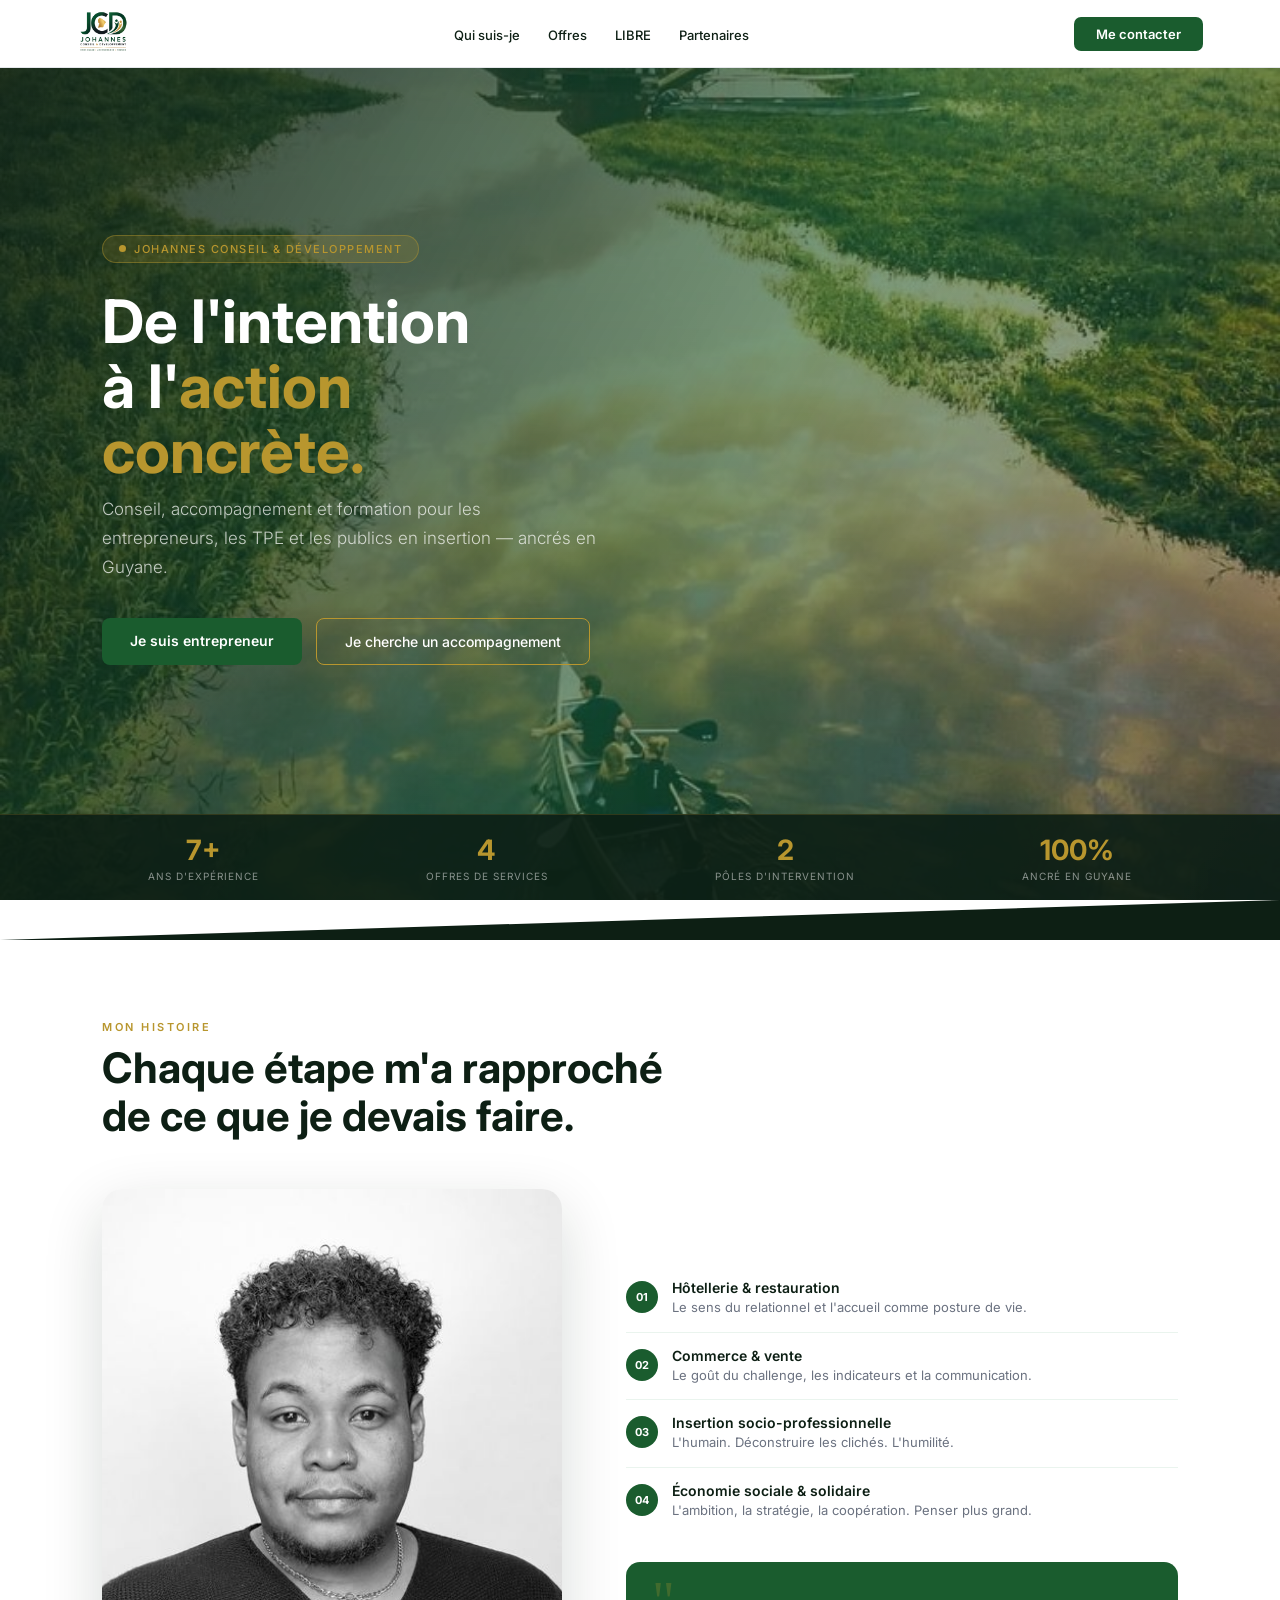
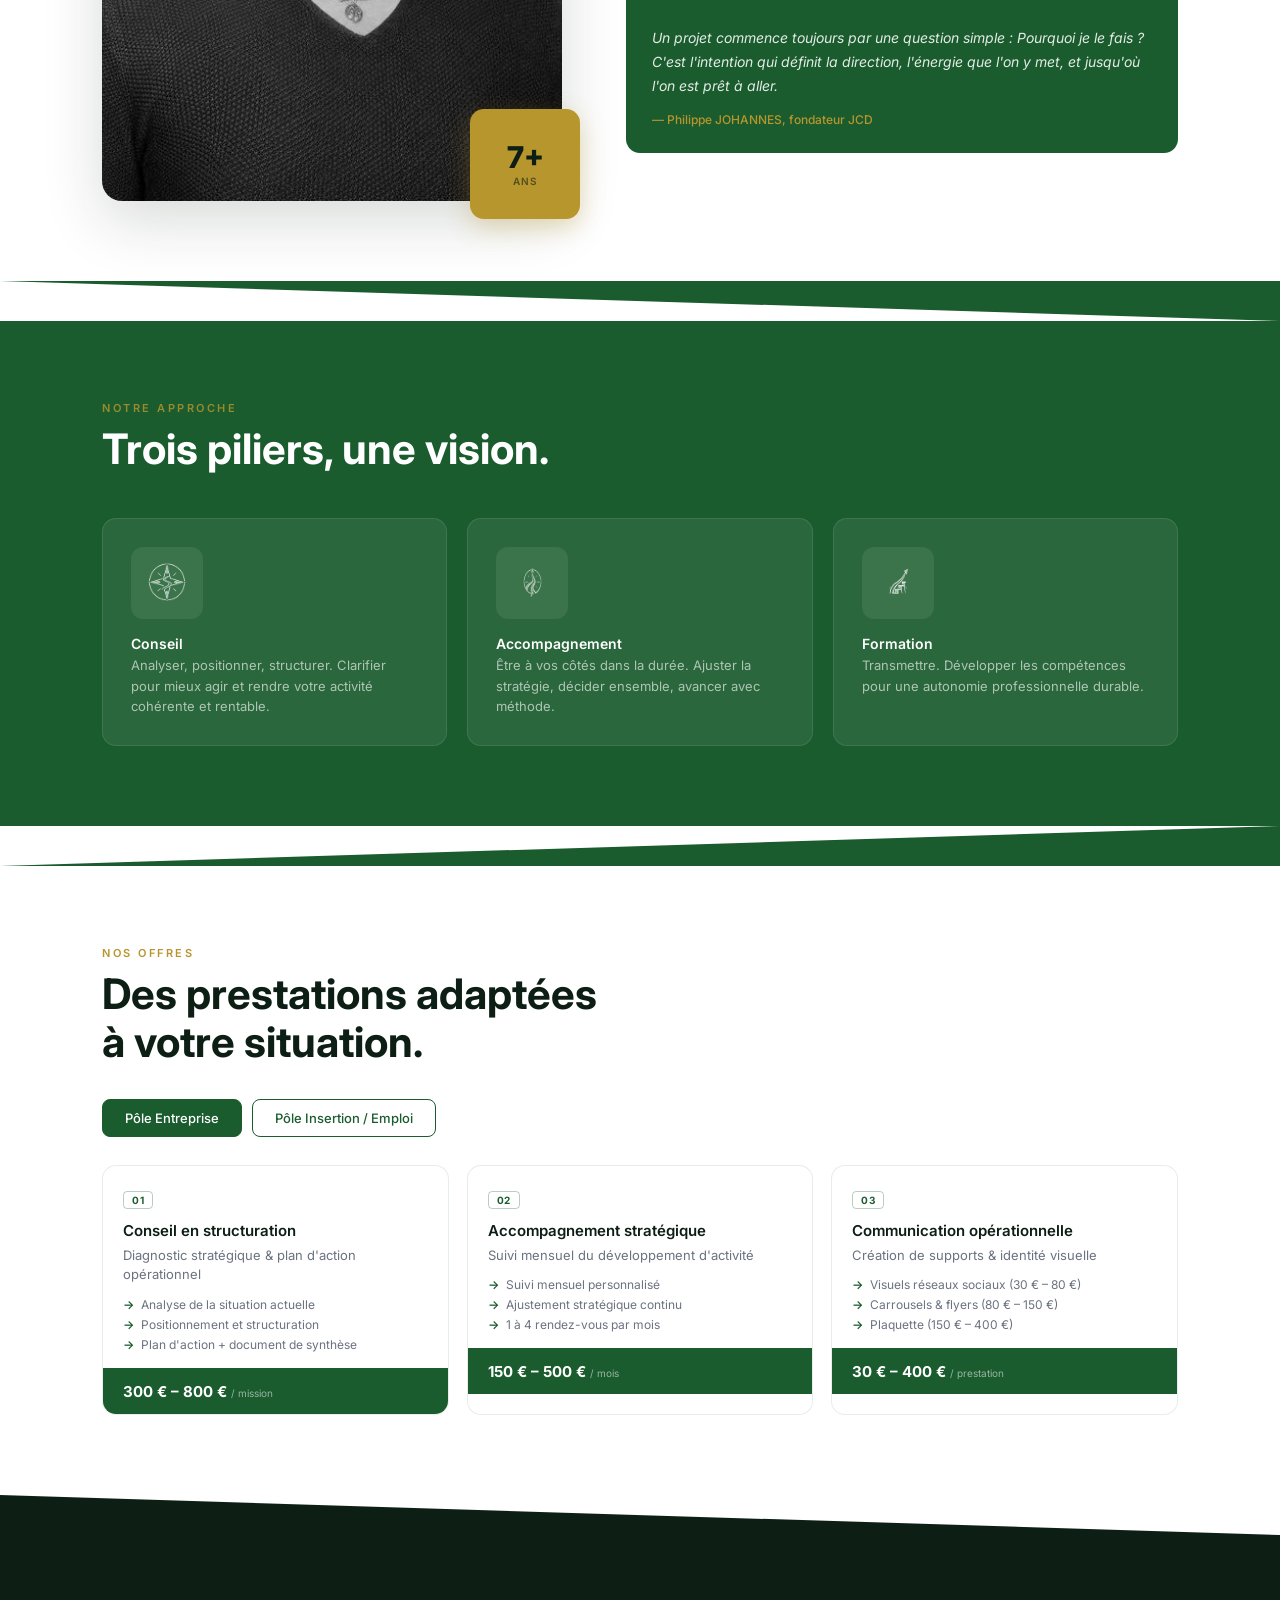
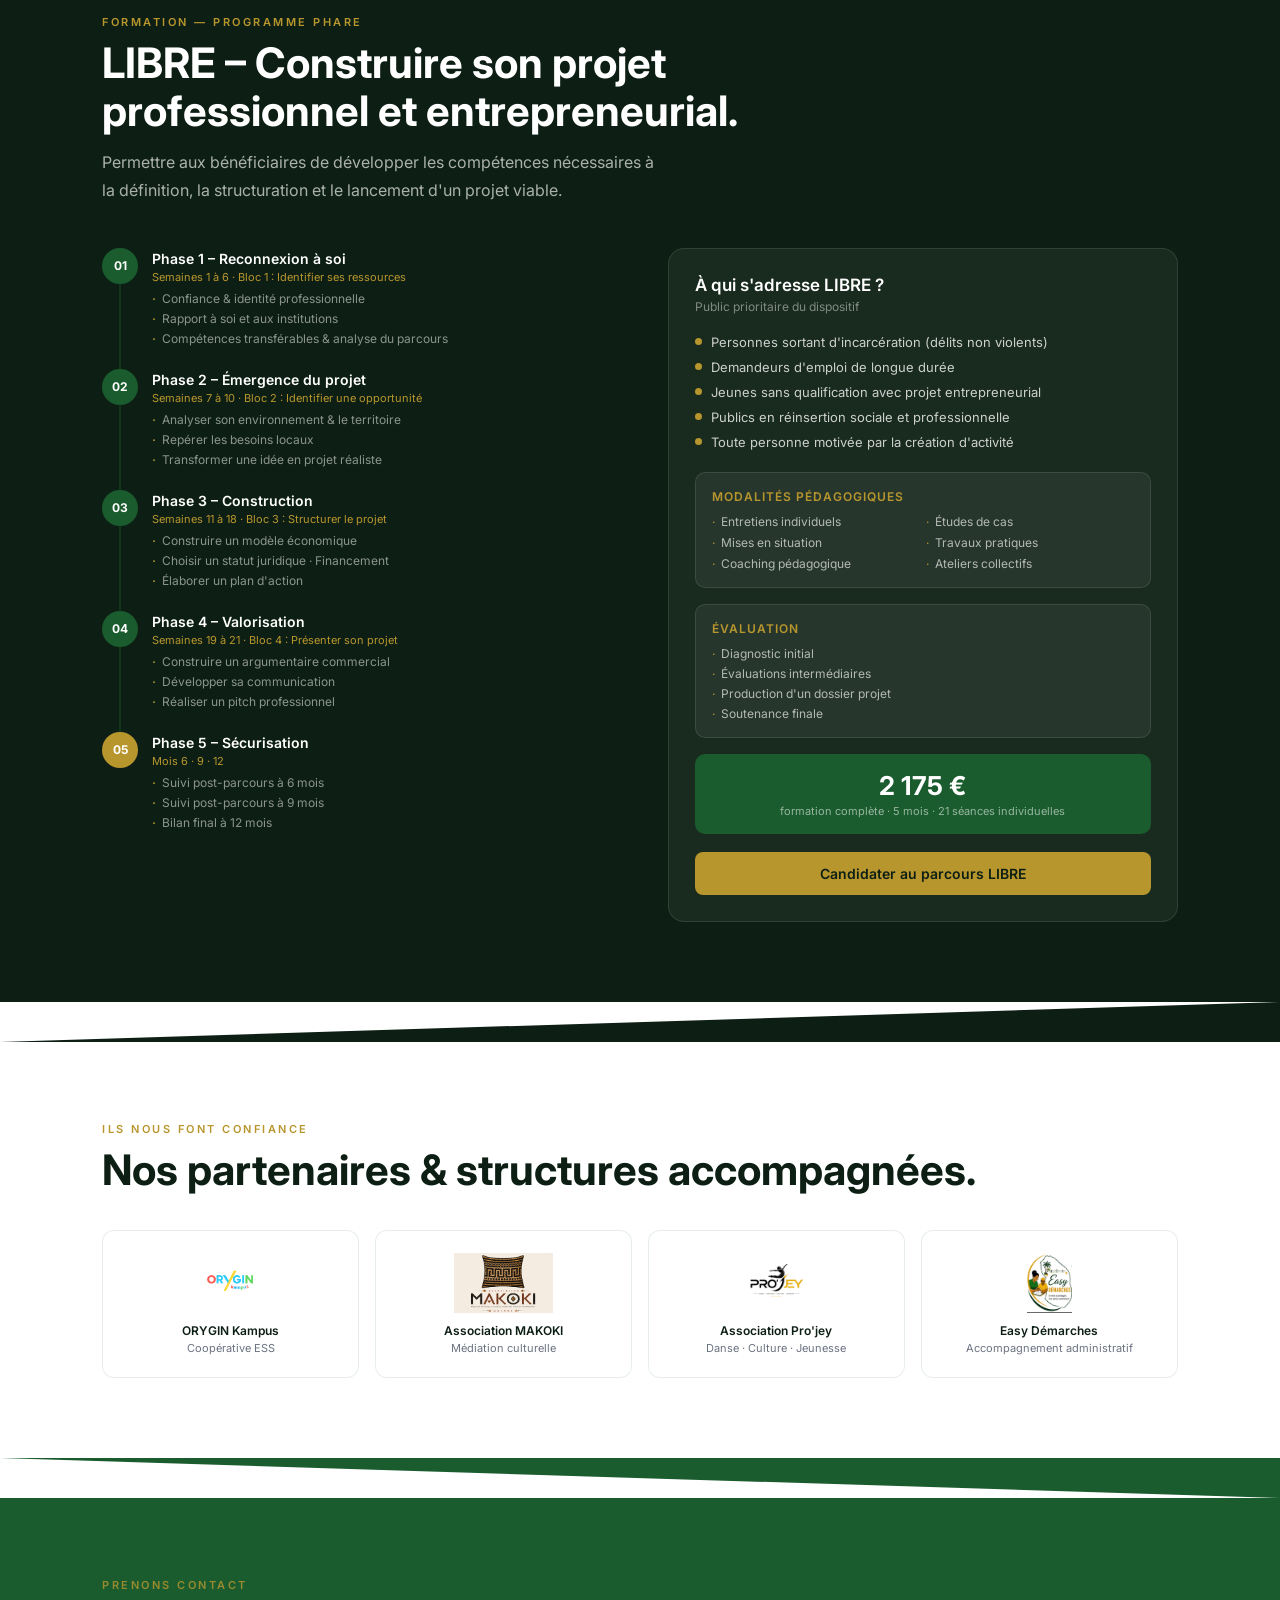
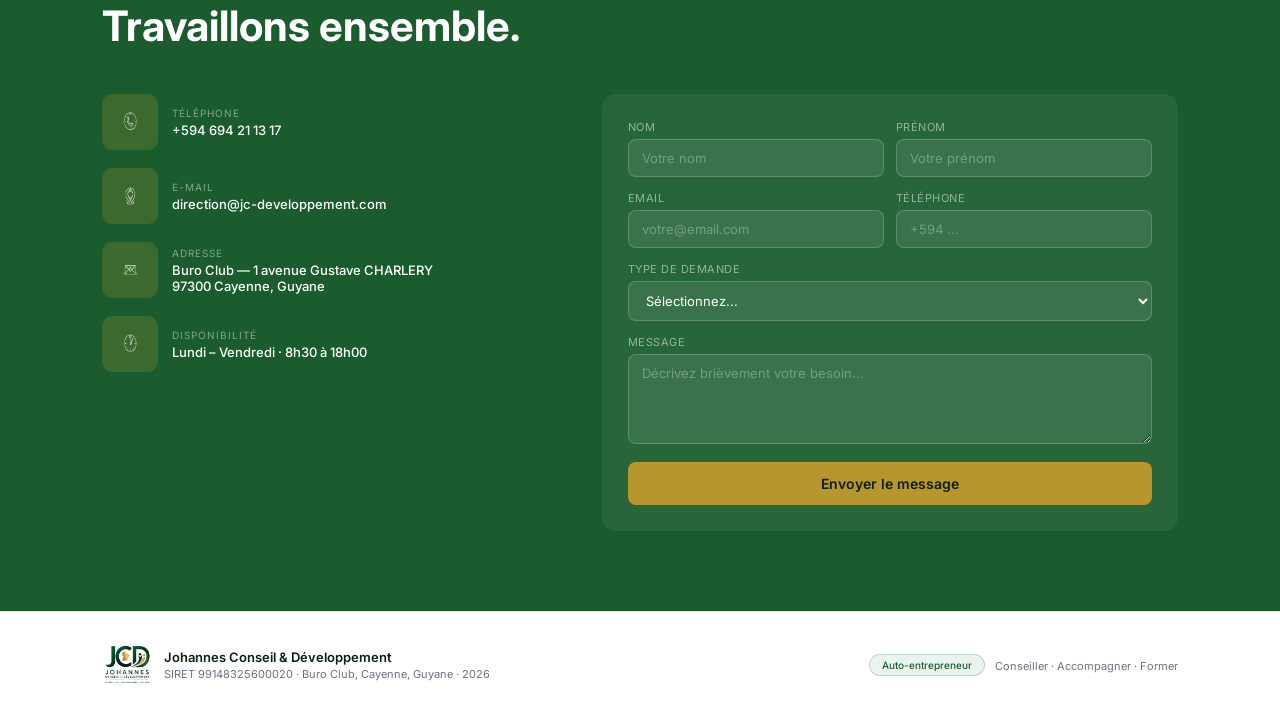
==== index.html @ c23034fc "Initial commit — Site vitrine JCD" ====
<!DOCTYPE html>
<html lang="fr">
<head>
  <meta charset="UTF-8">
  <meta name="viewport" content="width=device-width, initial-scale=1.0">
  <meta name="description" content="Johannes Conseil & Développement — Conseil, accompagnement et formation pour les entrepreneurs, TPE et publics en insertion en Guyane. Programme LIBRE.">
  <meta name="robots" content="index, follow">
  <meta property="og:title" content="Johannes Conseil & Développement — JCD">
  <meta property="og:description" content="Conseil, accompagnement et formation en Guyane. Programme LIBRE — parcours entrepreneurial individualisé.">
  <meta property="og:type" content="website">
  <meta property="og:url" content="https://jc-developpement.com">
  <title>Johannes Conseil & Développement — JCD</title>
  <link rel="stylesheet" href="assets/css/styles.css">
  <link rel="preconnect" href="https://fonts.googleapis.com">
  <link rel="preconnect" href="https://fonts.gstatic.com" crossorigin>
  <link href="https://fonts.googleapis.com/css2?family=Inter:wght@300;400;500;600;700&display=swap" rel="stylesheet">
</head>
<body>

<!-- ── NAVBAR ── -->
<nav class="nav" id="nav">
  <div class="nav-logo">
    <img src="assets/img/logo.png" alt="JCD — Johannes Conseil & Développement">
  </div>
  <ul class="nav-links">
    <li><a href="#about">Qui suis-je</a></li>
    <li><a href="#offres">Offres</a></li>
    <li><a href="#libre">LIBRE</a></li>
    <li><a href="#partenaires">Partenaires</a></li>
  </ul>
  <a href="#contact" class="nav-cta">Me contacter</a>
</nav>

<!-- ── HERO ── -->
<section class="hero" id="top">
  <div class="hero-bg"></div>
  <div class="hero-ov"></div>
  <div class="hero-c">
    <div class="hbadge fi">
      <div class="hdot"></div>
      <span>Johannes Conseil & Développement</span>
    </div>
    <h1 class="htitle fi">De l'intention<br>à l'<em>action concrète.</em></h1>
    <p class="hsub fi">Conseil, accompagnement et formation pour les entrepreneurs, les TPE et les publics en insertion — ancrés en Guyane.</p>
    <div class="hbtns fi">
      <a href="#offres" class="btn-g">Je suis entrepreneur</a>
      <a href="#libre" class="btn-o">Je cherche un accompagnement</a>
    </div>
  </div>
  <div class="hstats">
    <div><div class="sv">7+</div><div class="sl">Ans d'expérience</div></div>
    <div><div class="sv">4</div><div class="sl">Offres de services</div></div>
    <div><div class="sv">2</div><div class="sl">Pôles d'intervention</div></div>
    <div><div class="sv">100%</div><div class="sl">Ancré en Guyane</div></div>
  </div>
</section>

<div class="sep" style="background:var(--white)">
  <svg viewBox="0 0 1440 40" xmlns="http://www.w3.org/2000/svg" preserveAspectRatio="none" height="40">
    <polygon points="0,40 1440,0 1440,40" fill="#0D1F14"/>
  </svg>
</div>

<!-- ── QUI SUIS-JE ── -->
<section class="sec" id="about" style="background:var(--white)">
  <p class="slabel fi">Mon histoire</p>
  <h2 class="stitle fi">Chaque étape m'a rapproché<br>de ce que je devais faire.</h2>
  <div class="ag">
    <div class="aphoto fi">
      <div class="aframe">
        <img src="assets/img/photo-philippe.jpg" alt="Philippe JOHANNES — Fondateur JCD">
      </div>
      <div class="aacc">
        <span class="an">7+</span>
        <span class="al">ans</span>
      </div>
    </div>
    <div>
      <div class="asteps fi">
        <div class="astep">
          <div class="anum">01</div>
          <div><div class="adomain">Hôtellerie & restauration</div><div class="alesson">Le sens du relationnel et l'accueil comme posture de vie.</div></div>
        </div>
        <div class="astep">
          <div class="anum">02</div>
          <div><div class="adomain">Commerce & vente</div><div class="alesson">Le goût du challenge, les indicateurs et la communication.</div></div>
        </div>
        <div class="astep">
          <div class="anum">03</div>
          <div><div class="adomain">Insertion socio-professionnelle</div><div class="alesson">L'humain. Déconstruire les clichés. L'humilité.</div></div>
        </div>
        <div class="astep">
          <div class="anum">04</div>
          <div><div class="adomain">Économie sociale & solidaire</div><div class="alesson">L'ambition, la stratégie, la coopération. Penser plus grand.</div></div>
        </div>
      </div>
      <div class="aquote fi">
        <span class="qmark">"</span>
        <p class="qtxt">Un projet commence toujours par une question simple : Pourquoi je le fais ? C'est l'intention qui définit la direction, l'énergie que l'on y met, et jusqu'où l'on est prêt à aller.</p>
        <p class="qauth">— Philippe JOHANNES, fondateur JCD</p>
      </div>
    </div>
  </div>
</section>

<div class="sep" style="background:var(--green)">
  <svg viewBox="0 0 1440 40" xmlns="http://www.w3.org/2000/svg" preserveAspectRatio="none" height="40">
    <polygon points="0,0 1440,40 0,40" fill="white"/>
  </svg>
</div>

<!-- ── PILIERS ── -->
<section class="sec bg-g" id="piliers">
  <p class="slabel fi" style="color:rgba(184,150,46,0.8)">Notre approche</p>
  <h2 class="stitle w fi">Trois piliers, une vision.</h2>
  <div class="pg">
    <div class="pilier si">
      <div class="picon"><img src="assets/img/icon-conseil.png" alt="Conseil"></div>
      <div class="pname">Conseil</div>
      <div class="pdesc">Analyser, positionner, structurer. Clarifier pour mieux agir et rendre votre activité cohérente et rentable.</div>
    </div>
    <div class="pilier si" style="transition-delay:.1s">
      <div class="picon"><img src="assets/img/icon-accompagnement.png" alt="Accompagnement"></div>
      <div class="pname">Accompagnement</div>
      <div class="pdesc">Être à vos côtés dans la durée. Ajuster la stratégie, décider ensemble, avancer avec méthode.</div>
    </div>
    <div class="pilier si" style="transition-delay:.2s">
      <div class="picon"><img src="assets/img/icon-formation.png" alt="Formation"></div>
      <div class="pname">Formation</div>
      <div class="pdesc">Transmettre. Développer les compétences pour une autonomie professionnelle durable.</div>
    </div>
  </div>
</section>

<div class="sep" style="background:var(--white)">
  <svg viewBox="0 0 1440 40" xmlns="http://www.w3.org/2000/svg" preserveAspectRatio="none" height="40">
    <polygon points="0,40 1440,0 1440,40" fill="var(--green)"/>
  </svg>
</div>

<!-- ── OFFRES ── -->
<section class="sec" id="offres" style="background:var(--white)">
  <p class="slabel fi">Nos offres</p>
  <h2 class="stitle fi">Des prestations adaptées<br>à votre situation.</h2>
  <div class="tabs fi">
    <button class="tab on" onclick="pole('ent',this)">Pôle Entreprise</button>
    <button class="tab" onclick="pole('ins',this)">Pôle Insertion / Emploi</button>
  </div>

  <div class="offres" id="ent">
    <div class="offre si">
      <div class="otop">
        <div class="obadge">01</div>
        <div class="otitle">Conseil en structuration</div>
        <div class="odesc">Diagnostic stratégique & plan d'action opérationnel</div>
        <div class="opts">
          <div class="opt">Analyse de la situation actuelle</div>
          <div class="opt">Positionnement et structuration</div>
          <div class="opt">Plan d'action + document de synthèse</div>
        </div>
      </div>
      <div class="obot"><span class="oprice">300 € – 800 €</span><span class="ounit">/ mission</span></div>
    </div>
    <div class="offre si" style="transition-delay:.1s">
      <div class="otop">
        <div class="obadge">02</div>
        <div class="otitle">Accompagnement stratégique</div>
        <div class="odesc">Suivi mensuel du développement d'activité</div>
        <div class="opts">
          <div class="opt">Suivi mensuel personnalisé</div>
          <div class="opt">Ajustement stratégique continu</div>
          <div class="opt">1 à 4 rendez-vous par mois</div>
        </div>
      </div>
      <div class="obot"><span class="oprice">150 € – 500 €</span><span class="ounit">/ mois</span></div>
    </div>
    <div class="offre si" style="transition-delay:.2s">
      <div class="otop">
        <div class="obadge">03</div>
        <div class="otitle">Communication opérationnelle</div>
        <div class="odesc">Création de supports & identité visuelle</div>
        <div class="opts">
          <div class="opt">Visuels réseaux sociaux (30 € – 80 €)</div>
          <div class="opt">Carrousels & flyers (80 € – 150 €)</div>
          <div class="opt">Plaquette (150 € – 400 €)</div>
        </div>
      </div>
      <div class="obot"><span class="oprice">30 € – 400 €</span><span class="ounit">/ prestation</span></div>
    </div>
  </div>

  <div class="offres" id="ins" style="display:none">
    <div class="offre si">
      <div class="otop">
        <div class="obadge">04</div>
        <div class="otitle">Formation professionnelle</div>
        <div class="odesc">Insertion & développement de compétences</div>
        <div class="opts">
          <div class="opt">Construire son projet professionnel</div>
          <div class="opt">Posture & compétences professionnelles</div>
          <div class="opt">Sessions individuelles ou collectives</div>
        </div>
      </div>
      <div class="obot"><span class="oprice">300 € – 1 500 €</span><span class="ounit">/ jour</span></div>
    </div>
    <div class="offre si" style="transition-delay:.1s;border:2px solid var(--green)">
      <div class="libre-top"><span>Programme phare</span></div>
      <div class="otop">
        <div class="obadge">LIBRE</div>
        <div class="otitle">LIBRE – Construire son projet entrepreneurial</div>
        <div class="odesc">Formation individualisée · 5 mois · Publics en insertion</div>
        <div class="opts">
          <div class="opt">4 blocs de compétences + suivi</div>
          <div class="opt">Entretiens individuels & mises en situation</div>
          <div class="opt">Production d'un dossier + soutenance finale</div>
        </div>
      </div>
      <div class="obot"><span class="oprice">2 175 €</span><span class="ounit">/ parcours complet</span></div>
    </div>
  </div>
</section>

<div class="sep" style="background:var(--dark)">
  <svg viewBox="0 0 1440 40" xmlns="http://www.w3.org/2000/svg" preserveAspectRatio="none" height="40">
    <polygon points="0,0 1440,0 1440,40" fill="white"/>
  </svg>
</div>

<!-- ── LIBRE ── -->
<section class="sec bg-d" id="libre">
  <p class="slabel fi">Formation — Programme phare</p>
  <h2 class="stitle w fi">LIBRE – Construire son projet<br>professionnel et entrepreneurial.</h2>
  <p class="ssub w fi" style="margin-top:6px">Permettre aux bénéficiaires de développer les compétences nécessaires à la définition, la structuration et le lancement d'un projet viable.</p>
  <div class="li">
    <div class="phases fi">
      <div class="phase">
        <div class="pside"><div class="pdot">01</div><div class="pline"></div></div>
        <div class="pbody">
          <div class="pname">Phase 1 – Reconnexion à soi</div>
          <div class="pdur">Semaines 1 à 6 · Bloc 1 : Identifier ses ressources</div>
          <div class="pdesc-items">
            <div class="pdesc-item">Confiance & identité professionnelle</div>
            <div class="pdesc-item">Rapport à soi et aux institutions</div>
            <div class="pdesc-item">Compétences transférables & analyse du parcours</div>
          </div>
        </div>
      </div>
      <div class="phase">
        <div class="pside"><div class="pdot">02</div><div class="pline"></div></div>
        <div class="pbody">
          <div class="pname">Phase 2 – Émergence du projet</div>
          <div class="pdur">Semaines 7 à 10 · Bloc 2 : Identifier une opportunité</div>
          <div class="pdesc-items">
            <div class="pdesc-item">Analyser son environnement & le territoire</div>
            <div class="pdesc-item">Repérer les besoins locaux</div>
            <div class="pdesc-item">Transformer une idée en projet réaliste</div>
          </div>
        </div>
      </div>
      <div class="phase">
        <div class="pside"><div class="pdot">03</div><div class="pline"></div></div>
        <div class="pbody">
          <div class="pname">Phase 3 – Construction</div>
          <div class="pdur">Semaines 11 à 18 · Bloc 3 : Structurer le projet</div>
          <div class="pdesc-items">
            <div class="pdesc-item">Construire un modèle économique</div>
            <div class="pdesc-item">Choisir un statut juridique · Financement</div>
            <div class="pdesc-item">Élaborer un plan d'action</div>
          </div>
        </div>
      </div>
      <div class="phase">
        <div class="pside"><div class="pdot">04</div><div class="pline"></div></div>
        <div class="pbody">
          <div class="pname">Phase 4 – Valorisation</div>
          <div class="pdur">Semaines 19 à 21 · Bloc 4 : Présenter son projet</div>
          <div class="pdesc-items">
            <div class="pdesc-item">Construire un argumentaire commercial</div>
            <div class="pdesc-item">Développer sa communication</div>
            <div class="pdesc-item">Réaliser un pitch professionnel</div>
          </div>
        </div>
      </div>
      <div class="phase">
        <div class="pside"><div class="pdot" style="background:var(--gold)">05</div></div>
        <div class="pbody">
          <div class="pname">Phase 5 – Sécurisation</div>
          <div class="pdur">Mois 6 · 9 · 12</div>
          <div class="pdesc-items">
            <div class="pdesc-item">Suivi post-parcours à 6 mois</div>
            <div class="pdesc-item">Suivi post-parcours à 9 mois</div>
            <div class="pdesc-item">Bilan final à 12 mois</div>
          </div>
        </div>
      </div>
    </div>

    <div class="lbox fi">
      <div class="lbtitle">À qui s'adresse LIBRE ?</div>
      <div class="lbsub">Public prioritaire du dispositif</div>
      <div class="lbtargets">
        <div class="lbt">Personnes sortant d'incarcération (délits non violents)</div>
        <div class="lbt">Demandeurs d'emploi de longue durée</div>
        <div class="lbt">Jeunes sans qualification avec projet entrepreneurial</div>
        <div class="lbt">Publics en réinsertion sociale et professionnelle</div>
        <div class="lbt">Toute personne motivée par la création d'activité</div>
      </div>
      <div class="modal-info">
        <div class="modal-label">Modalités pédagogiques</div>
        <div class="modal-grid">
          <div class="modal-item"><span>·</span> Entretiens individuels</div>
          <div class="modal-item"><span>·</span> Études de cas</div>
          <div class="modal-item"><span>·</span> Mises en situation</div>
          <div class="modal-item"><span>·</span> Travaux pratiques</div>
          <div class="modal-item"><span>·</span> Coaching pédagogique</div>
          <div class="modal-item"><span>·</span> Ateliers collectifs</div>
        </div>
      </div>
      <div class="modal-info">
        <div class="modal-label">Évaluation</div>
        <div style="display:flex;flex-direction:column;gap:5px">
          <div class="modal-item"><span>·</span> Diagnostic initial</div>
          <div class="modal-item"><span>·</span> Évaluations intermédiaires</div>
          <div class="modal-item"><span>·</span> Production d'un dossier projet</div>
          <div class="modal-item"><span>·</span> Soutenance finale</div>
        </div>
      </div>
      <div class="lbprice">
        <div class="lbpv">2 175 €</div>
        <div class="lbpl">formation complète · 5 mois · 21 séances individuelles</div>
      </div>
      <a href="#contact" class="btng">Candidater au parcours LIBRE</a>
    </div>
  </div>
</section>

<div class="sep" style="background:var(--white)">
  <svg viewBox="0 0 1440 40" xmlns="http://www.w3.org/2000/svg" preserveAspectRatio="none" height="40">
    <polygon points="0,40 1440,0 1440,40" fill="var(--dark)"/>
  </svg>
</div>

<!-- ── PARTENAIRES ── -->
<section class="sec" id="partenaires" style="background:var(--white)">
  <p class="slabel fi">Ils nous font confiance</p>
  <h2 class="stitle fi">Nos partenaires & structures accompagnées.</h2>
  <div class="partners">
    <div class="partner fi">
      <div class="plogo-img"><img src="assets/img/logo-orygin.png" alt="ORYGIN Kampus"></div>
      <div class="pname2">ORYGIN Kampus</div>
      <div class="ptype">Coopérative ESS</div>
    </div>
    <div class="partner fi" style="transition-delay:.1s">
      <div class="plogo-img"><img src="assets/img/logo-makoki.png" alt="Association MAKOKI"></div>
      <div class="pname2">Association MAKOKI</div>
      <div class="ptype">Médiation culturelle</div>
    </div>
    <div class="partner fi" style="transition-delay:.2s">
      <div class="plogo-img"><img src="assets/img/logo-projey.png" alt="Association Pro'jey"></div>
      <div class="pname2">Association Pro'jey</div>
      <div class="ptype">Danse · Culture · Jeunesse</div>
    </div>
    <div class="partner fi" style="transition-delay:.3s">
      <div class="plogo-img"><img src="assets/img/logo-easy.png" alt="Easy Démarches"></div>
      <div class="pname2">Easy Démarches</div>
      <div class="ptype">Accompagnement administratif</div>
    </div>
  </div>
</section>

<div class="sep" style="background:var(--green)">
  <svg viewBox="0 0 1440 40" xmlns="http://www.w3.org/2000/svg" preserveAspectRatio="none" height="40">
    <polygon points="0,0 1440,40 0,40" fill="white"/>
  </svg>
</div>

<!-- ── CONTACT ── -->
<section class="sec bg-g" id="contact">
  <p class="slabel fi" style="color:rgba(184,150,46,0.8)">Prenons contact</p>
  <h2 class="stitle w fi">Travaillons ensemble.</h2>
  <div class="cg">
    <div class="citems fi">
      <div class="citem">
        <div class="cicon"><img src="assets/img/icon-telephone.png" alt="Téléphone"></div>
        <div><div class="clabel">Téléphone</div><div class="cval">+594 694 21 13 17</div></div>
      </div>
      <div class="citem">
        <div class="cicon"><img src="assets/img/icon-email.png" alt="E-mail"></div>
        <div><div class="clabel">E-mail</div><div class="cval">direction@jc-developpement.com</div></div>
      </div>
      <div class="citem">
        <div class="cicon"><img src="assets/img/icon-adresse.png" alt="Adresse"></div>
        <div><div class="clabel">Adresse</div><div class="cval">Buro Club — 1 avenue Gustave CHARLERY<br>97300 Cayenne, Guyane</div></div>
      </div>
      <div class="citem">
        <div class="cicon"><img src="assets/img/icon-horaires.png" alt="Horaires"></div>
        <div><div class="clabel">Disponibilité</div><div class="cval">Lundi – Vendredi · 8h30 à 18h00</div></div>
      </div>
    </div>

    <div class="cform fi">
      <form id="contact-form" action="https://formspree.io/f/mkolnwee" method="POST" novalidate>
        <div class="frow2">
          <div class="frow">
            <label for="nom">Nom</label>
            <input type="text" id="nom" name="nom" placeholder="Votre nom" required>
          </div>
          <div class="frow">
            <label for="prenom">Prénom</label>
            <input type="text" id="prenom" name="prenom" placeholder="Votre prénom" required>
          </div>
        </div>
        <div class="frow2">
          <div class="frow">
            <label for="email">Email</label>
            <input type="email" id="email" name="email" placeholder="votre@email.com" required>
          </div>
          <div class="frow">
            <label for="telephone">Téléphone</label>
            <input type="tel" id="telephone" name="telephone" placeholder="+594 ...">
          </div>
        </div>
        <div class="frow">
          <label for="demande">Type de demande</label>
          <select id="demande" name="demande">
            <option value="">Sélectionnez...</option>
            <option value="Conseil en structuration">Conseil en structuration d'activité</option>
            <option value="Accompagnement stratégique">Accompagnement stratégique mensuel</option>
            <option value="Communication opérationnelle">Communication opérationnelle</option>
            <option value="Formation professionnelle">Formation professionnelle</option>
            <option value="Parcours LIBRE">Parcours LIBRE</option>
            <option value="Autre">Autre demande</option>
          </select>
        </div>
        <div class="frow">
          <label for="message">Message</label>
          <textarea id="message" name="message" placeholder="Décrivez brièvement votre besoin..." required></textarea>
        </div>
        <!-- Honeypot anti-spam Formspree -->
        <input type="text" name="_gotcha" style="display:none">
        <button type="submit" class="btng">Envoyer le message</button>
        <div id="form-success" class="form-success"></div>
      </form>
    </div>
  </div>
</section>

<!-- ── FOOTER ── -->
<footer>
  <div class="fbrand">
    <img src="assets/img/logo.png" alt="JCD">
    <div>
      <div class="fname">Johannes Conseil & Développement</div>
      <div class="fmeta">SIRET 99148325600020 · Buro Club, Cayenne, Guyane · 2026</div>
    </div>
  </div>
  <div style="display:flex;gap:10px;align-items:center">
    <span class="fbadge">Auto-entrepreneur</span>
    <span class="fmeta">Conseiller · Accompagner · Former</span>
  </div>
</footer>

<script src="assets/js/main.js"></script>
</body>
</html>
---- assets/css/styles.css ----
/* ============================================
   JCD — Johannes Conseil & Développement
   styles.css — Feuille de styles principale
   ============================================ */

@import url('https://fonts.googleapis.com/css2?family=Inter:wght@300;400;500;600;700&display=swap');

/* ── Variables ── */
:root {
  --green:      #1A5C2E;
  --green-mid:  #2E7D46;
  --green-pale: #EAF4EE;
  --gold:       #B8962E;
  --white:      #ffffff;
  --dark:       #0D1F14;
  --gray:       #6B7280;
  --border:     #E5E7EB;
}

/* ── Reset ── */
*, *::before, *::after { margin: 0; padding: 0; box-sizing: border-box; }
html { scroll-behavior: smooth; }
body { font-family: 'Inter', sans-serif; color: var(--dark); overflow-x: hidden; }

/* ── Navbar ── */
.nav {
  position: fixed; top: 0; left: 0; right: 0; z-index: 1000;
  background: var(--white);
  border-bottom: 1px solid var(--border);
  padding: 0 6%; height: 68px;
  display: flex; align-items: center; justify-content: space-between;
  transform: translateY(-100%);
  transition: transform 0.3s ease;
}
.nav.show { transform: translateY(0); }
.nav-logo img { height: 52px; width: auto; }
.nav-links { display: flex; gap: 28px; list-style: none; }
.nav-links a { color: var(--dark); text-decoration: none; font-size: 13px; font-weight: 500; transition: color 0.2s; }
.nav-links a:hover { color: var(--green); }
.nav-cta { background: var(--green); color: var(--white); padding: 9px 22px; border-radius: 7px; font-size: 13px; font-weight: 600; text-decoration: none; transition: background 0.2s; }
.nav-cta:hover { background: var(--green-mid); }

/* ── Hero ── */
.hero { height: 100vh; min-height: 600px; position: relative; overflow: hidden; display: flex; align-items: center; }
.hero-bg {
  position: absolute; inset: 0;
  background-image: url('../img/hero-bg.jpg');
  background-size: cover; background-position: center;
  animation: zoom 9s ease-out forwards;
}
@keyframes zoom { from { transform: scale(1.1); } to { transform: scale(1); } }
.hero-ov {
  position: absolute; inset: 0;
  background: linear-gradient(120deg, rgba(13,31,20,0.87) 0%, rgba(26,92,46,0.58) 55%, rgba(13,31,20,0.35) 100%);
}
.hero-c { position: relative; z-index: 2; padding: 0 8%; max-width: 720px; }
.hbadge {
  display: inline-flex; align-items: center; gap: 8px;
  background: rgba(184,150,46,0.18); border: 1px solid rgba(184,150,46,0.42);
  border-radius: 40px; padding: 6px 16px; margin-bottom: 26px;
}
.hdot { width: 7px; height: 7px; border-radius: 50%; background: var(--gold); animation: pulse 2s ease-in-out infinite; }
@keyframes pulse { 0%, 100% { opacity: 1; } 50% { opacity: 0.35; } }
.hbadge span { font-size: 11px; font-weight: 500; color: var(--gold); letter-spacing: 1.5px; text-transform: uppercase; }
.htitle { font-size: clamp(38px, 5.5vw, 60px); font-weight: 700; color: var(--white); line-height: 1.08; margin-bottom: 12px; }
.htitle em { color: var(--gold); font-style: normal; }
.hsub { font-size: 17px; color: rgba(255,255,255,0.72); font-weight: 300; line-height: 1.7; margin-bottom: 36px; max-width: 500px; }
.hbtns { display: flex; gap: 14px; flex-wrap: wrap; }
.btn-g { background: var(--green); color: var(--white); padding: 14px 28px; border-radius: 8px; font-size: 14px; font-weight: 600; text-decoration: none; border: none; cursor: pointer; display: inline-block; transition: background 0.2s; }
.btn-g:hover { background: var(--green-mid); }
.btn-o { background: transparent; color: var(--white); padding: 14px 28px; border-radius: 8px; font-size: 14px; font-weight: 500; text-decoration: none; border: 1.5px solid var(--gold); display: inline-block; transition: background 0.2s; }
.btn-o:hover { background: rgba(184,150,46,0.14); }
.hstats {
  position: absolute; bottom: 0; left: 0; right: 0; z-index: 2;
  background: rgba(13,31,20,0.9);
  display: flex; justify-content: space-around; padding: 18px 5%;
  border-top: 1px solid rgba(184,150,46,0.2);
}
.sv { font-size: 28px; font-weight: 700; color: var(--gold); text-align: center; }
.sl { font-size: 10px; color: rgba(255,255,255,0.5); text-transform: uppercase; letter-spacing: 1px; text-align: center; margin-top: 3px; }

/* ── Separators ── */
.sep { overflow: hidden; line-height: 0; display: block; }
.sep svg { display: block; width: 100%; }

/* ── Section base ── */
.sec { padding: 80px 8%; }
.slabel { font-size: 11px; font-weight: 600; color: var(--gold); text-transform: uppercase; letter-spacing: 2.5px; margin-bottom: 10px; }
.stitle { font-size: clamp(28px, 3.5vw, 42px); font-weight: 700; color: var(--dark); line-height: 1.15; margin-bottom: 14px; }
.stitle.w { color: var(--white); }
.ssub { font-size: 16px; color: var(--gray); line-height: 1.7; max-width: 560px; }
.ssub.w { color: rgba(255,255,255,0.65); }

/* ── About ── */
.ag { display: grid; grid-template-columns: 1fr 1.2fr; gap: 64px; align-items: center; margin-top: 48px; }
.aphoto { position: relative; }
.aframe { border-radius: 20px; overflow: hidden; aspect-ratio: 3/4; box-shadow: 0 20px 60px rgba(13,31,20,0.16); }
.aframe img { width: 100%; height: 100%; object-fit: cover; object-position: top; }
.aacc { position: absolute; bottom: -18px; right: -18px; width: 110px; height: 110px; background: var(--gold); border-radius: 14px; display: flex; flex-direction: column; align-items: center; justify-content: center; box-shadow: 0 8px 24px rgba(184,150,46,0.32); }
.an { font-size: 30px; font-weight: 800; color: var(--dark); line-height: 1; }
.al { font-size: 10px; font-weight: 600; color: rgba(13,31,20,0.6); text-transform: uppercase; letter-spacing: 1px; margin-top: 3px; }
.asteps { margin: 28px 0; }
.astep { display: flex; gap: 14px; padding: 14px 0; border-bottom: 1px solid var(--green-pale); }
.astep:last-child { border: none; }
.anum { width: 32px; height: 32px; border-radius: 50%; background: var(--green); color: var(--white); display: flex; align-items: center; justify-content: center; font-size: 11px; font-weight: 700; flex-shrink: 0; margin-top: 2px; }
.adomain { font-size: 14px; font-weight: 600; color: var(--dark); margin-bottom: 2px; }
.alesson { font-size: 13px; color: var(--gray); line-height: 1.5; }
.aquote { background: var(--green); border-radius: 14px; padding: 26px; margin-top: 24px; }
.qmark { font-size: 56px; color: rgba(184,150,46,0.25); font-family: Georgia, serif; line-height: 0.5; margin-bottom: 10px; display: block; }
.qtxt { font-size: 14px; font-style: italic; color: rgba(255,255,255,0.88); line-height: 1.7; }
.qauth { font-size: 12px; color: var(--gold); margin-top: 14px; font-weight: 500; }

/* ── Backgrounds ── */
.bg-g { background: var(--green); }
.bg-d { background: var(--dark); }

/* ── Piliers ── */
.pg { display: grid; grid-template-columns: repeat(3, 1fr); gap: 20px; margin-top: 44px; }
.pilier { background: rgba(255,255,255,0.07); border: 1px solid rgba(255,255,255,0.1); border-radius: 14px; padding: 28px; transition: background 0.2s; }
.pilier:hover { background: rgba(255,255,255,0.12); }
.picon { width: 72px; height: 72px; border-radius: 12px; background: rgba(255,255,255,0.08); display: flex; align-items: center; justify-content: center; margin-bottom: 16px; padding: 13px; }
.picon img { width: 100%; height: 100%; object-fit: contain; filter: brightness(0) invert(1); }
.pname { font-size: 17px; font-weight: 600; color: var(--white); margin-bottom: 8px; }
.pdesc { font-size: 13px; color: rgba(255,255,255,0.62); line-height: 1.6; }

/* ── Offres ── */
.tabs { display: flex; gap: 10px; margin: 32px 0 28px; }
.tab { padding: 10px 22px; border-radius: 8px; font-size: 13px; font-weight: 500; cursor: pointer; border: 1.5px solid var(--green); background: transparent; color: var(--green); font-family: 'Inter', sans-serif; transition: all 0.2s; }
.tab.on { background: var(--green); color: var(--white); }
.offres { display: grid; grid-template-columns: repeat(auto-fit, minmax(230px, 1fr)); gap: 18px; }
.offre { background: var(--white); border: 1px solid rgba(26,92,46,0.1); border-radius: 14px; overflow: hidden; transition: transform 0.2s; }
.offre:hover { transform: translateY(-4px); }
.otop { padding: 22px 20px 16px; }
.obadge { display: inline-block; font-size: 10px; font-weight: 700; color: var(--green); border: 1px solid rgba(26,92,46,0.3); border-radius: 4px; padding: 2px 8px; margin-bottom: 12px; letter-spacing: 0.5px; }
.otitle { font-size: 15px; font-weight: 600; color: var(--dark); margin-bottom: 6px; }
.odesc { font-size: 13px; color: var(--gray); line-height: 1.5; margin-bottom: 12px; }
.opts { display: flex; flex-direction: column; gap: 5px; }
.opt { font-size: 12px; color: var(--gray); display: flex; gap: 7px; }
.opt::before { content: "→"; color: var(--green); font-weight: 600; flex-shrink: 0; }
.obot { background: var(--green); padding: 13px 20px; }
.oprice { font-size: 15px; font-weight: 700; color: var(--white); }
.ounit { font-size: 10px; color: rgba(255,255,255,0.55); margin-left: 4px; }
.libre-top { background: var(--green-pale); padding: 5px 12px; text-align: center; border-bottom: 2px solid var(--green); }
.libre-top span { font-size: 10px; font-weight: 700; color: var(--green); letter-spacing: 1px; text-transform: uppercase; }

/* ── LIBRE ── */
.li { display: grid; grid-template-columns: 1fr 1fr; gap: 56px; align-items: start; margin-top: 44px; }
.phases { display: flex; flex-direction: column; }
.phase { display: flex; }
.pside { display: flex; flex-direction: column; align-items: center; margin-right: 14px; }
.pdot { width: 36px; height: 36px; border-radius: 50%; background: var(--green); display: flex; align-items: center; justify-content: center; font-size: 12px; font-weight: 700; color: var(--white); flex-shrink: 0; }
.pline { width: 2px; background: rgba(26,92,46,0.35); flex: 1; min-height: 20px; }
.phase:last-child .pline { display: none; }
.pbody { padding: 2px 0 22px; }
.pname { font-size: 14px; font-weight: 600; color: var(--white); margin-bottom: 3px; }
.pdur { font-size: 11px; color: var(--gold); margin-bottom: 6px; }
.pdesc-items { display: flex; flex-direction: column; gap: 3px; }
.pdesc-item { font-size: 12px; color: rgba(255,255,255,0.52); display: flex; gap: 6px; align-items: center; }
.pdesc-item::before { content: "·"; color: var(--gold); font-size: 14px; flex-shrink: 0; }
.lbox { background: rgba(255,255,255,0.05); border: 1px solid rgba(255,255,255,0.1); border-radius: 16px; padding: 26px; }
.lbtitle { font-size: 17px; font-weight: 600; color: var(--white); margin-bottom: 4px; }
.lbsub { font-size: 12px; color: rgba(255,255,255,0.45); margin-bottom: 20px; }
.lbtargets { display: flex; flex-direction: column; gap: 9px; margin-bottom: 22px; }
.lbt { display: flex; align-items: center; gap: 9px; font-size: 13px; color: rgba(255,255,255,0.78); }
.lbt::before { content: ""; width: 7px; height: 7px; border-radius: 50%; background: var(--gold); flex-shrink: 0; }
.lbprice { background: var(--green); border-radius: 10px; padding: 16px; text-align: center; margin-bottom: 18px; }
.lbpv { font-size: 26px; font-weight: 700; color: var(--white); }
.lbpl { font-size: 11px; color: rgba(255,255,255,0.55); margin-top: 3px; }
.btng { background: var(--gold); color: var(--dark); padding: 13px 20px; border-radius: 8px; font-size: 14px; font-weight: 600; text-decoration: none; display: block; text-align: center; border: none; cursor: pointer; width: 100%; font-family: 'Inter', sans-serif; transition: opacity 0.2s; }
.btng:hover { opacity: 0.9; }
.modal-info { background: rgba(255,255,255,0.06); border: 1px solid rgba(255,255,255,0.1); border-radius: 10px; padding: 16px; margin-bottom: 16px; }
.modal-label { font-size: 12px; font-weight: 600; color: var(--gold); margin-bottom: 10px; text-transform: uppercase; letter-spacing: 1px; }
.modal-grid { display: grid; grid-template-columns: 1fr 1fr; gap: 6px; }
.modal-item { font-size: 12px; color: rgba(255,255,255,0.65); display: flex; gap: 6px; align-items: center; }
.modal-item span { color: var(--gold); }

/* ── Partenaires ── */
.partners { display: grid; grid-template-columns: repeat(4, 1fr); gap: 16px; margin-top: 36px; }
.partner { background: var(--white); border: 1px solid rgba(26,92,46,0.1); border-radius: 12px; padding: 22px; text-align: center; transition: border-color 0.2s; }
.partner:hover { border-color: var(--green); }
.plogo-img { height: 60px; display: flex; align-items: center; justify-content: center; margin: 0 auto 10px; }
.plogo-img img { max-height: 60px; max-width: 120px; width: auto; object-fit: contain; }
.plogo { width: 54px; height: 54px; border-radius: 12px; background: var(--green-pale); display: flex; align-items: center; justify-content: center; margin: 0 auto 10px; font-size: 14px; font-weight: 700; color: var(--green); }
.pname2 { font-size: 12px; font-weight: 600; color: var(--dark); margin-bottom: 3px; }
.ptype { font-size: 11px; color: var(--gray); }
.psoon { font-size: 10px; color: var(--gold); margin-top: 4px; font-style: italic; }

/* ── Contact ── */
.cg { display: grid; grid-template-columns: 1fr 1.3fr; gap: 56px; align-items: start; margin-top: 44px; }
.citems { display: flex; flex-direction: column; gap: 18px; }
.citem { display: flex; gap: 14px; align-items: center; }
.cicon { width: 56px; height: 56px; border-radius: 10px; background: rgba(184,150,46,0.22); display: flex; align-items: center; justify-content: center; flex-shrink: 0; padding: 12px; }
.cicon img { width: 100%; height: 100%; object-fit: contain; filter: brightness(0) invert(1); }
.clabel { font-size: 10px; text-transform: uppercase; letter-spacing: 1px; color: rgba(255,255,255,0.45); margin-bottom: 3px; }
.cval { font-size: 13px; color: var(--white); font-weight: 500; }
.cform { background: rgba(255,255,255,0.06); border-radius: 14px; padding: 26px; }
.frow { margin-bottom: 14px; }
.frow label { display: block; font-size: 11px; color: rgba(255,255,255,0.5); margin-bottom: 5px; text-transform: uppercase; letter-spacing: 0.5px; }
.frow input, .frow select, .frow textarea {
  width: 100%; background: rgba(255,255,255,0.09); border: 1px solid rgba(255,255,255,0.18);
  border-radius: 8px; padding: 10px 13px; font-size: 13px; color: var(--white);
  outline: none; font-family: 'Inter', sans-serif; transition: border-color 0.2s;
}
.frow input::placeholder, .frow textarea::placeholder { color: rgba(255,255,255,0.3); }
.frow input:focus, .frow textarea:focus { border-color: var(--gold); }
.frow select option { color: var(--dark); background: var(--white); }
.frow textarea { resize: vertical; min-height: 90px; }
.frow2 { display: grid; grid-template-columns: 1fr 1fr; gap: 12px; }
.form-success { display: none; background: rgba(39,174,96,0.15); border: 1px solid rgba(39,174,96,0.4); border-radius: 8px; padding: 14px; text-align: center; color: #6EE7B7; font-size: 14px; margin-top: 14px; }
.form-success.show { display: block; }

/* ── Footer ── */
footer { background: var(--white); border-top: 1px solid var(--border); padding: 28px 8%; display: flex; align-items: center; justify-content: space-between; flex-wrap: wrap; gap: 14px; }
.fbrand { display: flex; align-items: center; gap: 12px; }
.fbrand img { height: 50px; width: auto; }
.fname { font-size: 13px; font-weight: 600; color: var(--dark); }
.fmeta { font-size: 11px; color: var(--gray); margin-top: 2px; }
.fbadge { font-size: 10px; background: var(--green-pale); color: var(--green); border: 1px solid rgba(26,92,46,0.2); border-radius: 20px; padding: 4px 12px; font-weight: 500; }

/* ── Animations ── */
.fi { opacity: 0; transform: translateY(22px); transition: opacity 0.6s ease, transform 0.6s ease; }
.si { opacity: 0; transform: translateX(-28px); transition: opacity 0.55s ease, transform 0.55s ease; }
.vi { opacity: 1 !important; transform: none !important; }

/* ── Responsive ── */
@media (max-width: 900px) {
  .ag { grid-template-columns: 1fr; gap: 40px; }
  .aphoto { max-width: 320px; margin: 0 auto; }
  .pg { grid-template-columns: 1fr; }
  .li { grid-template-columns: 1fr; }
  .cg { grid-template-columns: 1fr; }
  .partners { grid-template-columns: repeat(2, 1fr); }
  .nav-links { display: none; }
  .frow2 { grid-template-columns: 1fr; }
  .modal-grid { grid-template-columns: 1fr; }
}
@media (max-width: 600px) {
  .sec { padding: 60px 5%; }
  .hstats { flex-wrap: wrap; gap: 10px; }
  .hbtns { flex-direction: column; }
  .btn-g, .btn-o { text-align: center; }
  .partners { grid-template-columns: 1fr 1fr; }
}
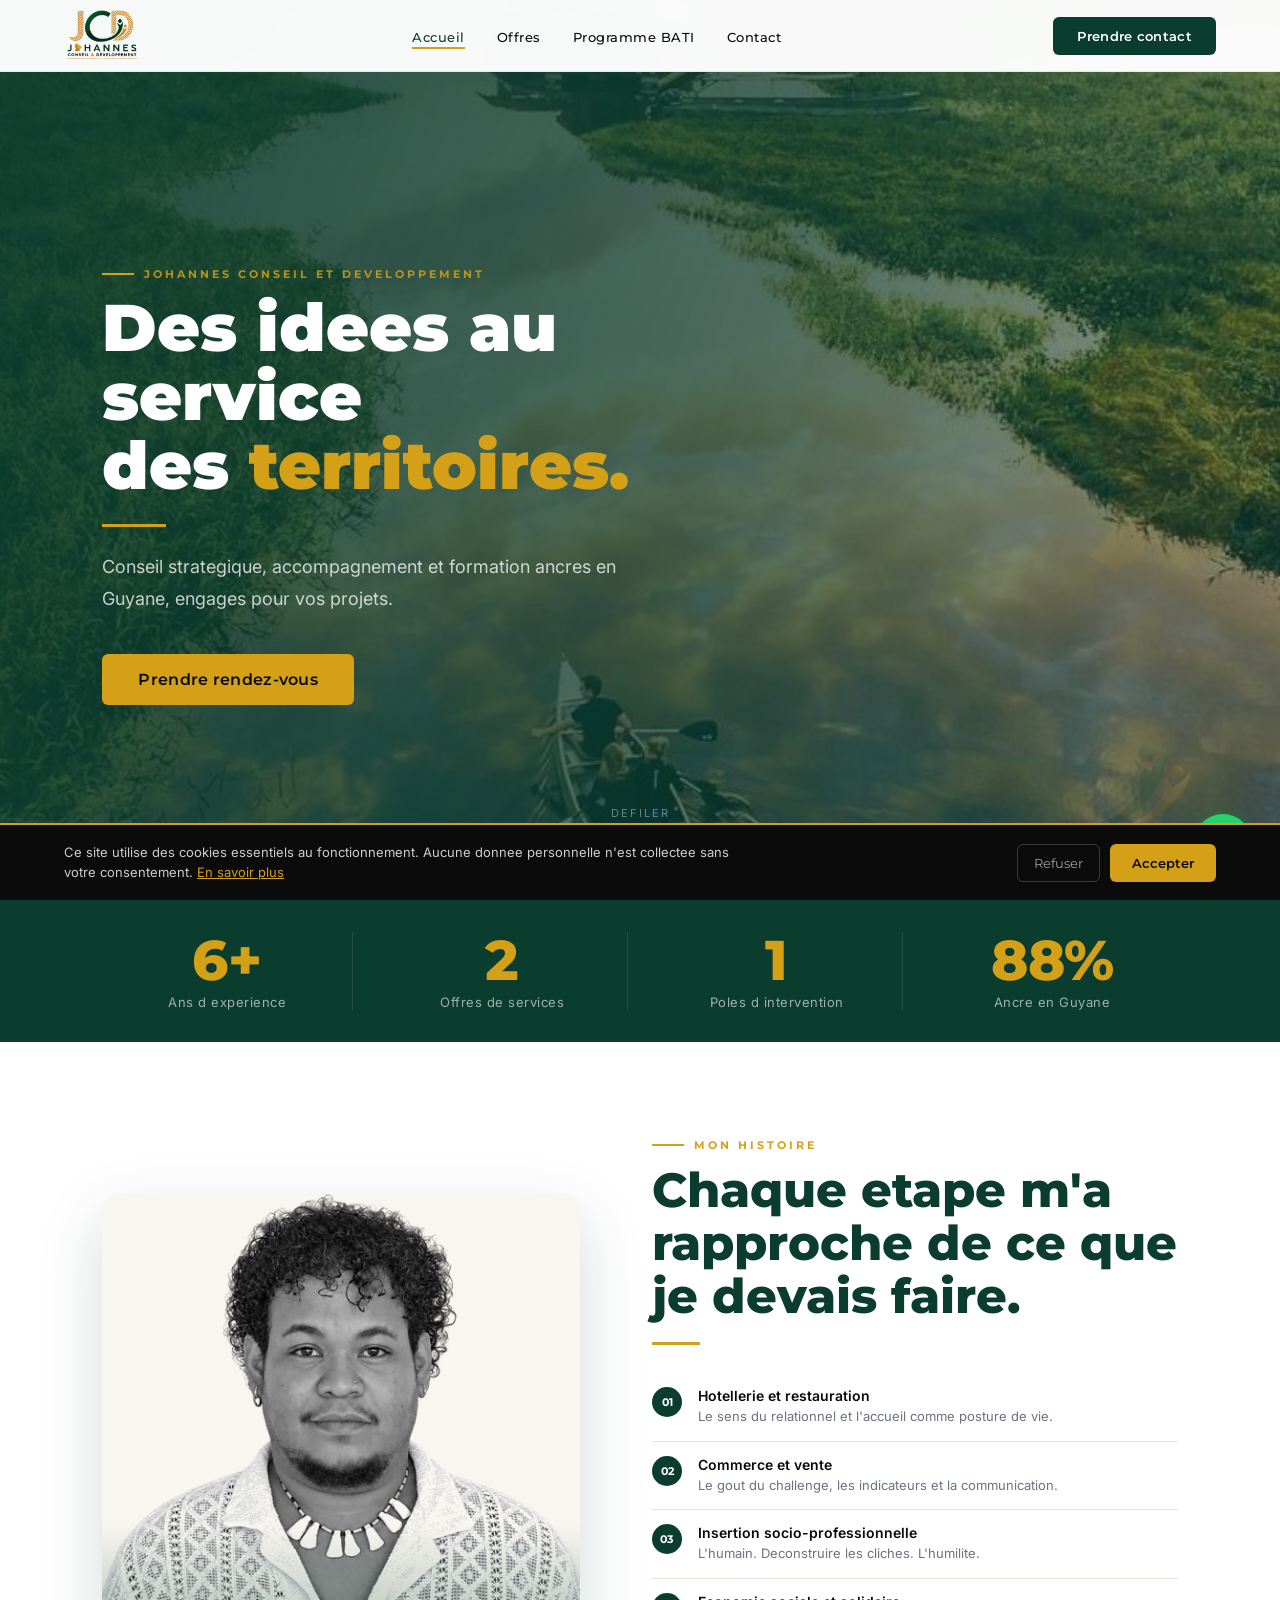
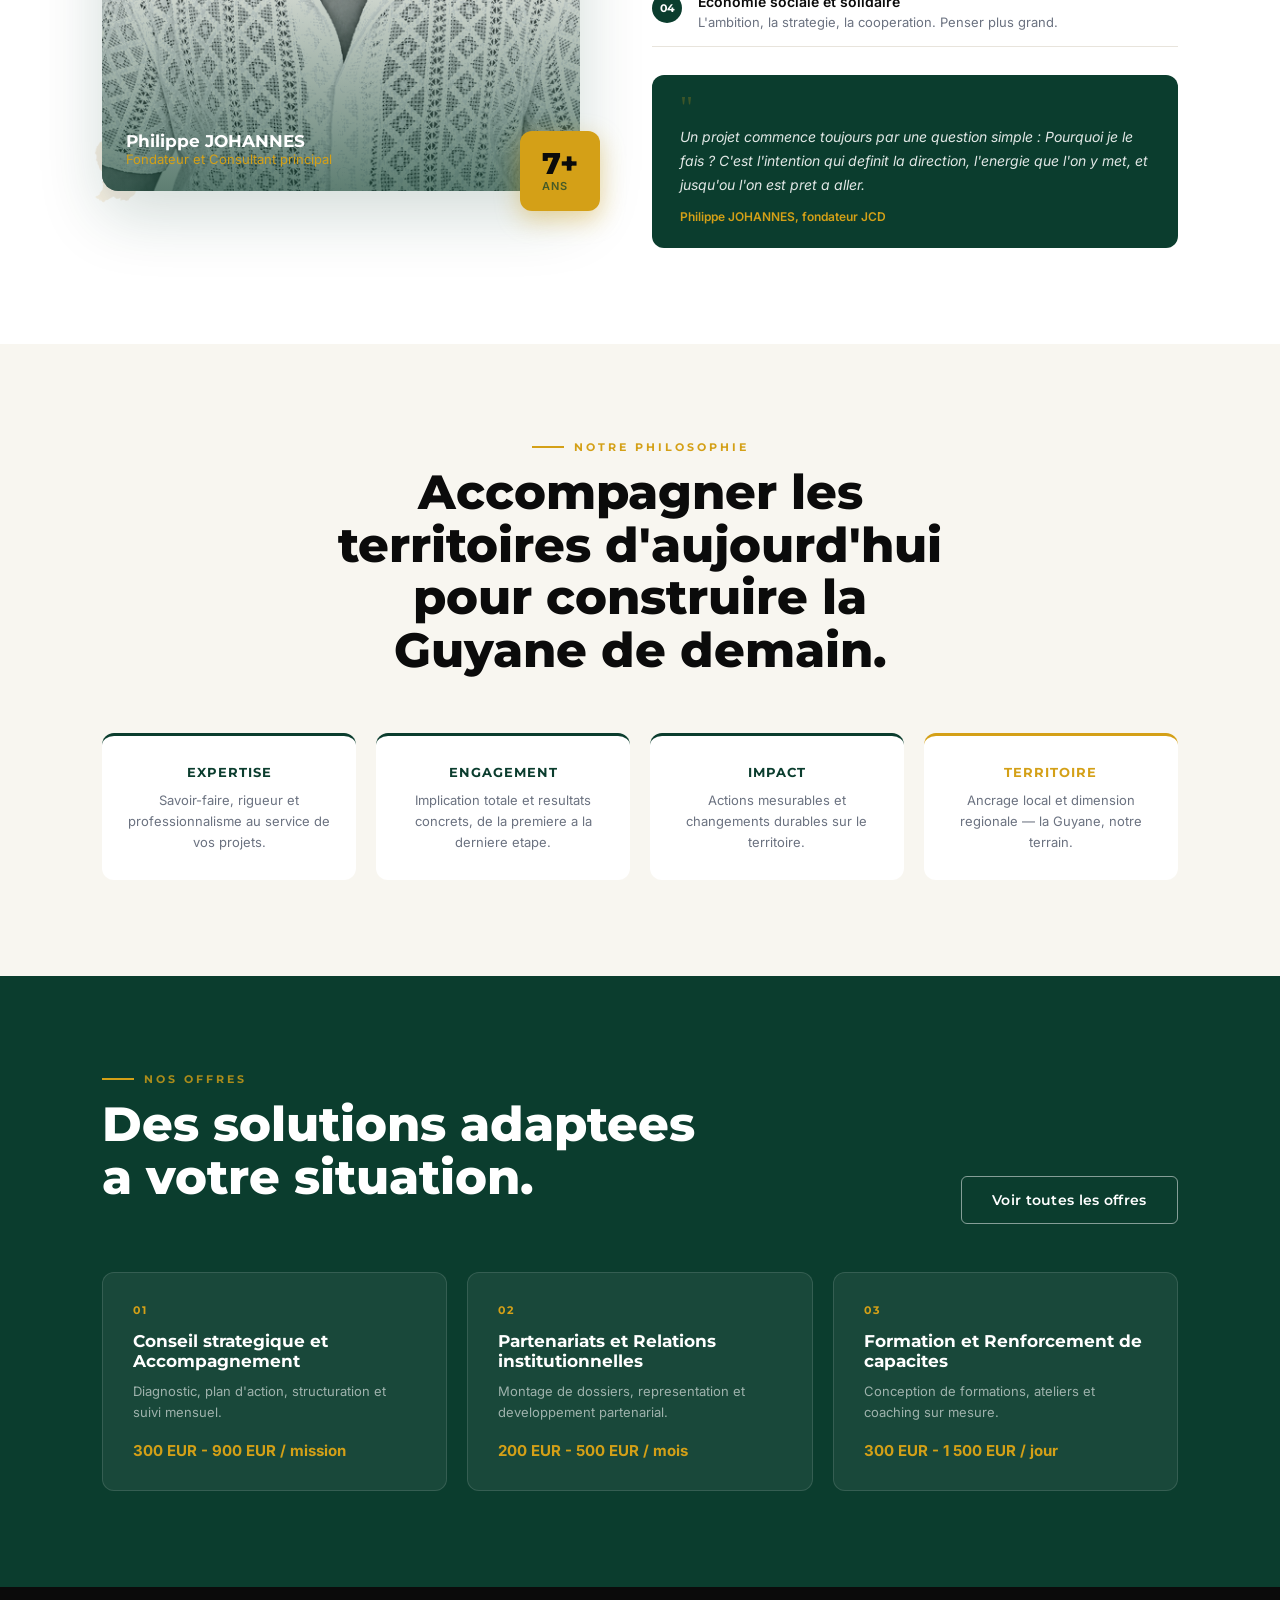
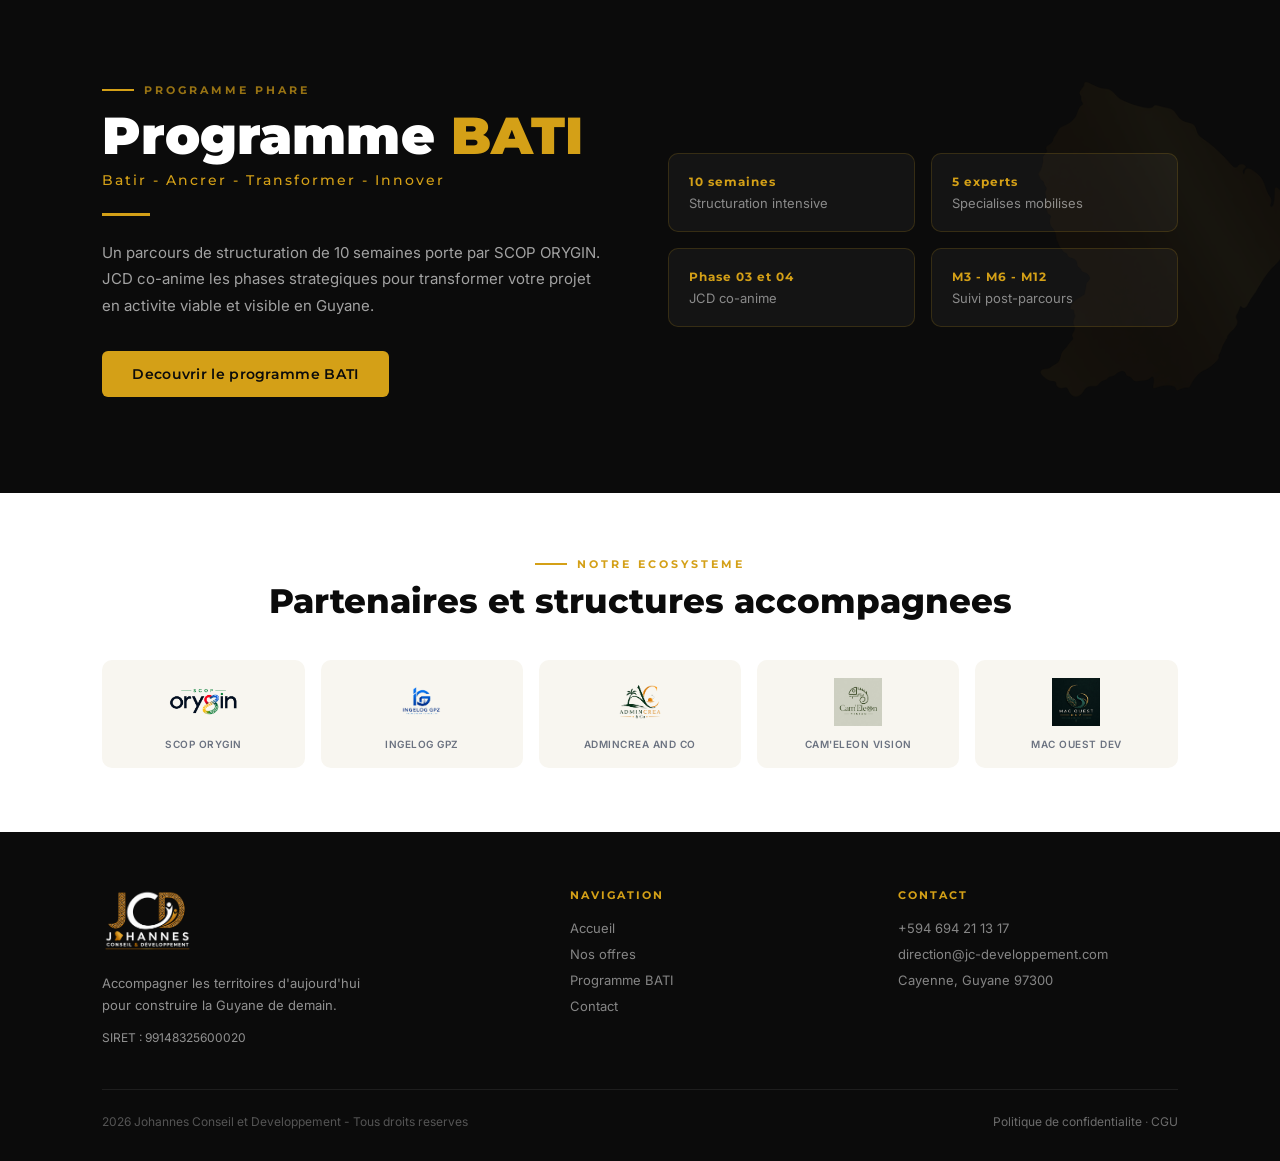
==== commit 0838ec6f: "Add files via upload" ====
--- a/index.html
+++ b/index.html
@@ -2,464 +2,555 @@
 <html lang="fr">
 <head>
   <meta charset="UTF-8">
-  <meta name="viewport" content="width=device-width, initial-scale=1.0">
-  <meta name="description" content="Johannes Conseil & Développement — Conseil, accompagnement et formation pour les entrepreneurs, TPE et publics en insertion en Guyane. Programme LIBRE.">
+  <meta name="viewport" content="width=device-width,initial-scale=1.0">
+  <meta http-equiv="X-UA-Compatible" content="IE=edge">
+  <meta http-equiv="Content-Security-Policy" content="upgrade-insecure-requests">
+  <title>Accueil — Johannes Conseil et Developpement</title>
+  <meta name="description" content="Johannes Conseil et Developpement — Conseil strategique, accompagnement et formation en Guyane. Philippe JOHANNES, fondateur.">
   <meta name="robots" content="index, follow">
-  <meta property="og:title" content="Johannes Conseil & Développement — JCD">
-  <meta property="og:description" content="Conseil, accompagnement et formation en Guyane. Programme LIBRE — parcours entrepreneurial individualisé.">
+  <meta name="author" content="Philippe JOHANNES — JCD">
+  <meta name="theme-color" content="#0B3D2E">
+  <link rel="icon" type="image/x-icon" href="[data-uri]">
+  <link rel="apple-touch-icon" sizes="180x180" href="[data-uri]">
+  
+  <!-- Open Graph -->
   <meta property="og:type" content="website">
-  <meta property="og:url" content="https://jc-developpement.com">
-  <title>Johannes Conseil & Développement — JCD</title>
-  <link rel="stylesheet" href="assets/css/styles.css">
-  <link rel="preconnect" href="https://fonts.googleapis.com">
-  <link rel="preconnect" href="https://fonts.gstatic.com" crossorigin>
-  <link href="https://fonts.googleapis.com/css2?family=Inter:wght@300;400;500;600;700&display=swap" rel="stylesheet">
+  <meta property="og:title" content="Accueil — JCD Guyane">
+  <meta property="og:description" content="Johannes Conseil et Developpement — Conseil strategique, accompagnement et formation en Guyane. Philippe JOHANNES, fondateur.">
+  <meta property="og:url" content="https://jc-developpement.com/">
+  <meta property="og:image" content="[data-uri]">
+  <meta property="og:locale" content="fr_FR">
+  <meta property="og:site_name" content="Johannes Conseil et Developpement">
+  <!-- Twitter Card -->
+  <meta name="twitter:card" content="summary_large_image">
+  <meta name="twitter:title" content="Accueil — JCD">
+  <meta name="twitter:description" content="Johannes Conseil et Developpement — Conseil strategique, accompagnement et formation en Guyane. Philippe JOHANNES, fondateur.">
+  <style>
+@import url('https://fonts.googleapis.com/css2?family=Montserrat:wght@300;400;500;600;700;800;900&family=Inter:wght@300;400;500;600&display=swap');
+*{margin:0;padding:0;box-sizing:border-box}
+:root{--green:#0B3D2E;--green2:#1A5C2E;--gold:#D4A017;--gold2:#B8860B;--white:#FFFFFF;--light:#F8F6F0;--dark:#0B0B0B;--gray:#6B7280;--lgray:#E8E4DC}
+html{scroll-behavior:smooth;font-size:16px}
+body{font-family:'Inter',sans-serif;color:var(--dark);background:var(--white);overflow-x:hidden}
+
+/* NAVBAR */
+.nav{position:fixed;top:0;left:0;right:0;z-index:1000;background:rgba(255,255,255,0.97);backdrop-filter:blur(12px);border-bottom:1px solid rgba(11,61,46,0.08);height:72px;padding:0 5%;display:flex;align-items:center;justify-content:space-between;transform:translateY(-100%);transition:transform 0.4s cubic-bezier(0.16,1,0.3,1)}
+.nav.show{transform:translateY(0)}
+.nav-logo img{height:54px;width:auto}
+.nav-menu{display:flex;align-items:center;gap:32px;list-style:none}
+.nav-menu a{font-family:'Montserrat',sans-serif;font-size:13px;font-weight:500;color:var(--dark);text-decoration:none;letter-spacing:0.5px;position:relative;transition:color 0.2s}
+.nav-menu a::after{content:'';position:absolute;bottom:-4px;left:0;width:0;height:2px;background:var(--gold);transition:width 0.3s ease}
+.nav-menu a:hover{color:var(--green)}
+.nav-menu a:hover::after,.nav-menu a.active::after{width:100%}
+.nav-menu a.active{color:var(--green)}
+.nav-cta{background:var(--green);color:var(--white);font-family:'Montserrat',sans-serif;font-size:13px;font-weight:600;padding:11px 24px;border-radius:6px;text-decoration:none;letter-spacing:0.3px;transition:all 0.25s}
+.nav-cta:hover{background:var(--green2);transform:translateY(-1px)}
+.nav-burger{display:none;flex-direction:column;gap:5px;cursor:pointer;padding:8px}
+.nav-burger span{display:block;width:24px;height:2px;background:var(--dark);transition:all 0.3s;border-radius:2px}
+.nav-mobile{display:none;position:fixed;top:72px;left:0;right:0;background:white;border-bottom:1px solid var(--lgray);padding:20px 5%;flex-direction:column;gap:16px;z-index:999}
+.nav-mobile.open{display:flex}
+.nav-mobile a{font-family:'Montserrat',sans-serif;font-size:15px;font-weight:500;color:var(--dark);text-decoration:none;padding:8px 0;border-bottom:1px solid var(--lgray)}
+
+/* SECTIONS */
+.sec{padding:96px 8%}
+.sec-sm{padding:64px 8%}
+.sec-label{font-family:'Montserrat',sans-serif;font-size:11px;font-weight:700;color:var(--gold);text-transform:uppercase;letter-spacing:3px;margin-bottom:12px;display:flex;align-items:center;gap:10px}
+.sec-label::before{content:'';width:32px;height:2px;background:var(--gold)}
+.sec-title{font-family:'Montserrat',sans-serif;font-size:clamp(28px,4vw,48px);font-weight:800;color:var(--green);line-height:1.1;margin-bottom:20px}
+.sec-title.white{color:var(--white)}
+.sec-title.dark{color:var(--dark)}
+.sec-sub{font-size:17px;color:var(--gray);line-height:1.75;max-width:600px}
+
+/* BOUTONS */
+.btn{display:inline-flex;align-items:center;gap:8px;font-family:'Montserrat',sans-serif;font-size:14px;font-weight:600;padding:14px 30px;border-radius:6px;text-decoration:none;border:none;cursor:pointer;transition:all 0.25s;letter-spacing:0.3px}
+.btn-green{background:var(--green);color:var(--white)}
+.btn-green:hover{background:var(--green2);transform:translateY(-2px);box-shadow:0 8px 24px rgba(11,61,46,0.25)}
+.btn-gold{background:var(--gold);color:var(--dark)}
+.btn-gold:hover{background:var(--gold2);transform:translateY(-2px);box-shadow:0 8px 24px rgba(212,160,23,0.35)}
+.btn-outline{background:transparent;color:var(--white);border:1.5px solid rgba(255,255,255,0.5)}
+.btn-outline:hover{background:rgba(255,255,255,0.08);border-color:var(--gold);color:var(--gold)}
+.btn-outline-green{background:transparent;color:var(--green);border:1.5px solid var(--green)}
+.btn-outline-green:hover{background:var(--green);color:var(--white)}
+
+/* GOLD LINE */
+.gold-line{height:3px;background:linear-gradient(90deg,transparent,var(--gold),transparent)}
+
+/* CARDS */
+.card{background:var(--white);border:1px solid var(--lgray);border-radius:12px;padding:32px;transition:transform 0.3s,box-shadow 0.3s}
+.card:hover{transform:translateY(-4px);box-shadow:0 16px 40px rgba(11,61,46,0.10)}
+
+/* COUNTER */
+.counter-num{font-family:'Montserrat',sans-serif;font-size:clamp(36px,5vw,56px);font-weight:800;color:var(--gold);line-height:1}
+.counter-label{font-size:13px;color:rgba(255,255,255,0.6);margin-top:6px;letter-spacing:0.5px}
+
+/* FORM */
+.form-group{margin-bottom:20px}
+.form-group label{display:block;font-size:12px;font-weight:600;color:var(--green);text-transform:uppercase;letter-spacing:1px;margin-bottom:8px}
+.form-group input,.form-group select,.form-group textarea{width:100%;background:var(--light);border:1.5px solid var(--lgray);border-radius:8px;padding:13px 16px;font-size:14px;color:var(--dark);font-family:'Inter',sans-serif;outline:none;transition:border-color 0.2s}
+.form-group input:focus,.form-group textarea:focus,.form-group select:focus{border-color:var(--gold);background:white}
+.form-group input.error,.form-group textarea.error{border-color:#dc2626}
+.field-error{font-size:12px;color:#dc2626;margin-top:4px;display:none}
+.form-group textarea{resize:vertical;min-height:120px}
+.form-row{display:grid;grid-template-columns:1fr 1fr;gap:16px}
+
+/* WHATSAPP FLOAT */
+.wa-float{position:fixed;bottom:28px;right:28px;z-index:999;width:58px;height:58px;background:#25D366;border-radius:50%;display:flex;align-items:center;justify-content:center;box-shadow:0 6px 20px rgba(37,211,102,0.45);transition:all 0.3s;text-decoration:none}
+.wa-float:hover{transform:scale(1.1);box-shadow:0 10px 28px rgba(37,211,102,0.55)}
+.wa-float svg{width:30px;height:30px;fill:white}
+
+/* COOKIE BANNER */
+.cookie-banner{position:fixed;bottom:0;left:0;right:0;z-index:1100;background:var(--dark);border-top:2px solid var(--gold);padding:18px 5%;display:flex;align-items:center;justify-content:space-between;gap:20px;flex-wrap:wrap;transform:translateY(100%);transition:transform 0.4s ease}
+.cookie-banner.show{transform:translateY(0)}
+.cookie-banner p{font-size:13px;color:rgba(255,255,255,0.8);line-height:1.5;max-width:680px}
+.cookie-banner p a{color:var(--gold);text-decoration:underline}
+.cookie-btns{display:flex;gap:10px;flex-shrink:0}
+.btn-cookie-accept{background:var(--gold);color:var(--dark);font-family:'Montserrat',sans-serif;font-size:13px;font-weight:600;padding:10px 22px;border-radius:6px;border:none;cursor:pointer}
+.btn-cookie-decline{background:transparent;color:rgba(255,255,255,0.6);font-family:'Montserrat',sans-serif;font-size:13px;padding:10px 16px;border-radius:6px;border:1px solid rgba(255,255,255,0.2);cursor:pointer}
+
+/* FOOTER */
+footer{background:var(--dark);color:rgba(255,255,255,0.6);padding:56px 8% 32px}
+.footer-grid{display:grid;grid-template-columns:1.5fr 1fr 1fr;gap:48px;margin-bottom:40px}
+.footer-brand img{height:64px;width:auto;margin-bottom:16px}
+.footer-brand p{font-size:13px;line-height:1.7;max-width:280px;color:rgba(255,255,255,0.55)}
+.footer-col h4{font-family:'Montserrat',sans-serif;font-size:11px;font-weight:700;color:var(--gold);text-transform:uppercase;letter-spacing:2px;margin-bottom:18px}
+.footer-col a,.footer-col p{display:block;font-size:13px;color:rgba(255,255,255,0.5);text-decoration:none;margin-bottom:10px;transition:color 0.2s}
+.footer-col a:hover{color:var(--gold)}
+.footer-bottom{border-top:1px solid rgba(255,255,255,0.08);padding-top:24px;display:flex;justify-content:space-between;align-items:center;flex-wrap:wrap;gap:12px;font-size:12px;color:rgba(255,255,255,0.3)}
+.footer-bottom a{color:rgba(255,255,255,0.4);text-decoration:none}
+.footer-bottom a:hover{color:var(--gold)}
+
+/* ANIMATIONS */
+.fade-up{opacity:0;transform:translateY(28px);transition:opacity 0.7s ease,transform 0.7s ease}
+.fade-left{opacity:0;transform:translateX(-28px);transition:opacity 0.7s ease,transform 0.7s ease}
+.fade-right{opacity:0;transform:translateX(28px);transition:opacity 0.7s ease,transform 0.7s ease}
+.fade-scale{opacity:0;transform:scale(0.96);transition:opacity 0.6s ease,transform 0.6s ease}
+.anim-in{opacity:1!important;transform:none!important}
+
+/* LEGAL PAGES */
+.legal-content{max-width:800px;margin:0 auto;padding:120px 5% 80px}
+.legal-content h1{font-family:'Montserrat',sans-serif;font-size:clamp(28px,4vw,40px);font-weight:800;color:var(--green);margin-bottom:8px}
+.legal-content .date{font-size:13px;color:var(--gray);margin-bottom:40px;padding-bottom:20px;border-bottom:2px solid var(--gold)}
+.legal-content h2{font-family:'Montserrat',sans-serif;font-size:18px;font-weight:700;color:var(--green);margin:32px 0 12px}
+.legal-content p,.legal-content li{font-size:15px;color:#374151;line-height:1.75;margin-bottom:10px}
+.legal-content ul{padding-left:20px;margin-bottom:16px}
+.legal-content a{color:var(--green)}
+
+/* RESPONSIVE */
+@media(max-width:1024px){
+  .sec{padding:72px 6%}
+  .footer-grid{grid-template-columns:1fr 1fr}
+}
+@media(max-width:768px){
+  .nav-menu,.nav-cta{display:none}
+  .nav-burger{display:flex}
+  .sec{padding:56px 5%}
+  .form-row{grid-template-columns:1fr}
+  .footer-grid{grid-template-columns:1fr}
+  .cookie-banner{flex-direction:column;align-items:flex-start}
+}
+@media(max-width:600px){
+  .sec{padding:48px 4%}
+  .btn{padding:12px 22px;font-size:13px}
+}
+</style>
+  <!-- Plausible Analytics — sans cookie, conforme RGPD -->
+  <script defer data-domain="jc-developpement.com" src="https://plausible.io/js/script.js"></script>
 </head>
 <body>
-
-<!-- ── NAVBAR ── -->
-<nav class="nav" id="nav">
-  <div class="nav-logo">
-    <img src="assets/img/logo.png" alt="JCD — Johannes Conseil & Développement">
-  </div>
-  <ul class="nav-links">
-    <li><a href="#about">Qui suis-je</a></li>
-    <li><a href="#offres">Offres</a></li>
-    <li><a href="#libre">LIBRE</a></li>
-    <li><a href="#partenaires">Partenaires</a></li>
+<nav class="nav" id="nav" role="navigation" aria-label="Navigation principale">
+  <a class="nav-logo" href="index.html" aria-label="JCD - Accueil"><img src="[data-uri]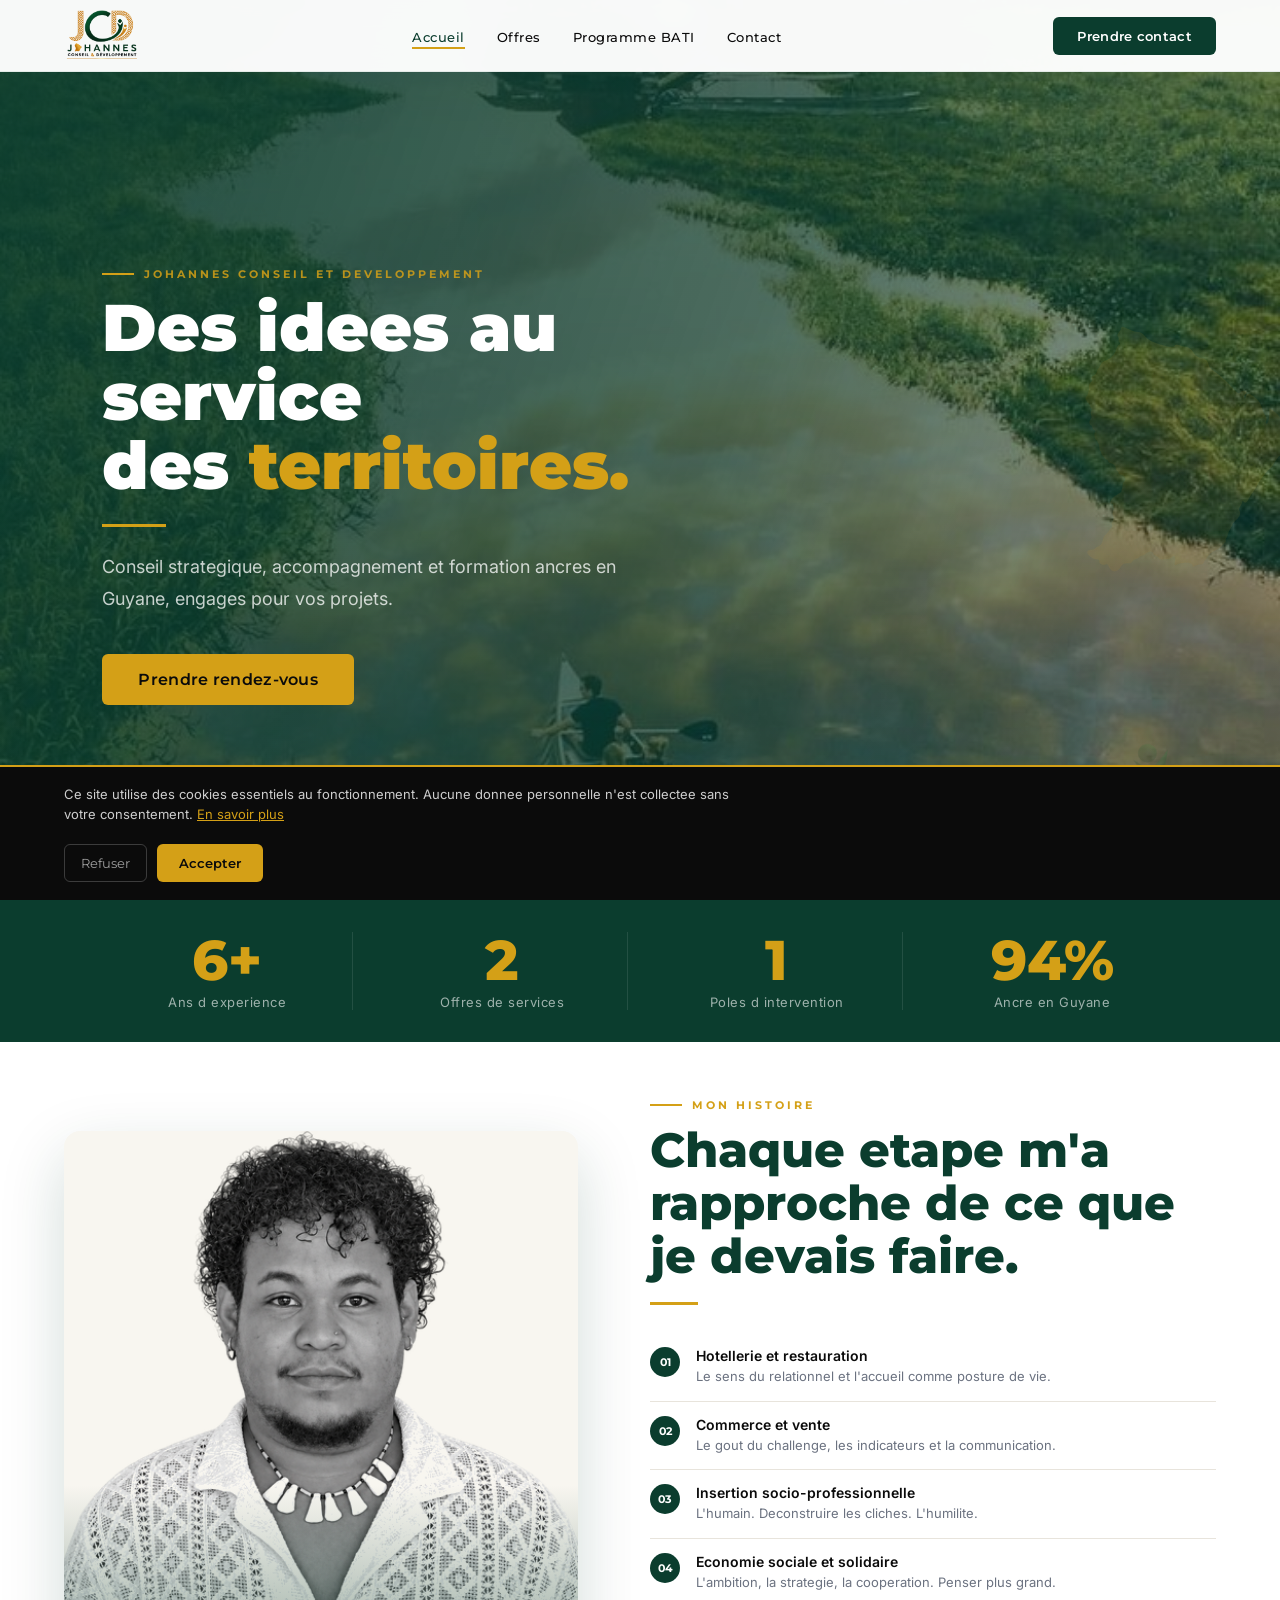
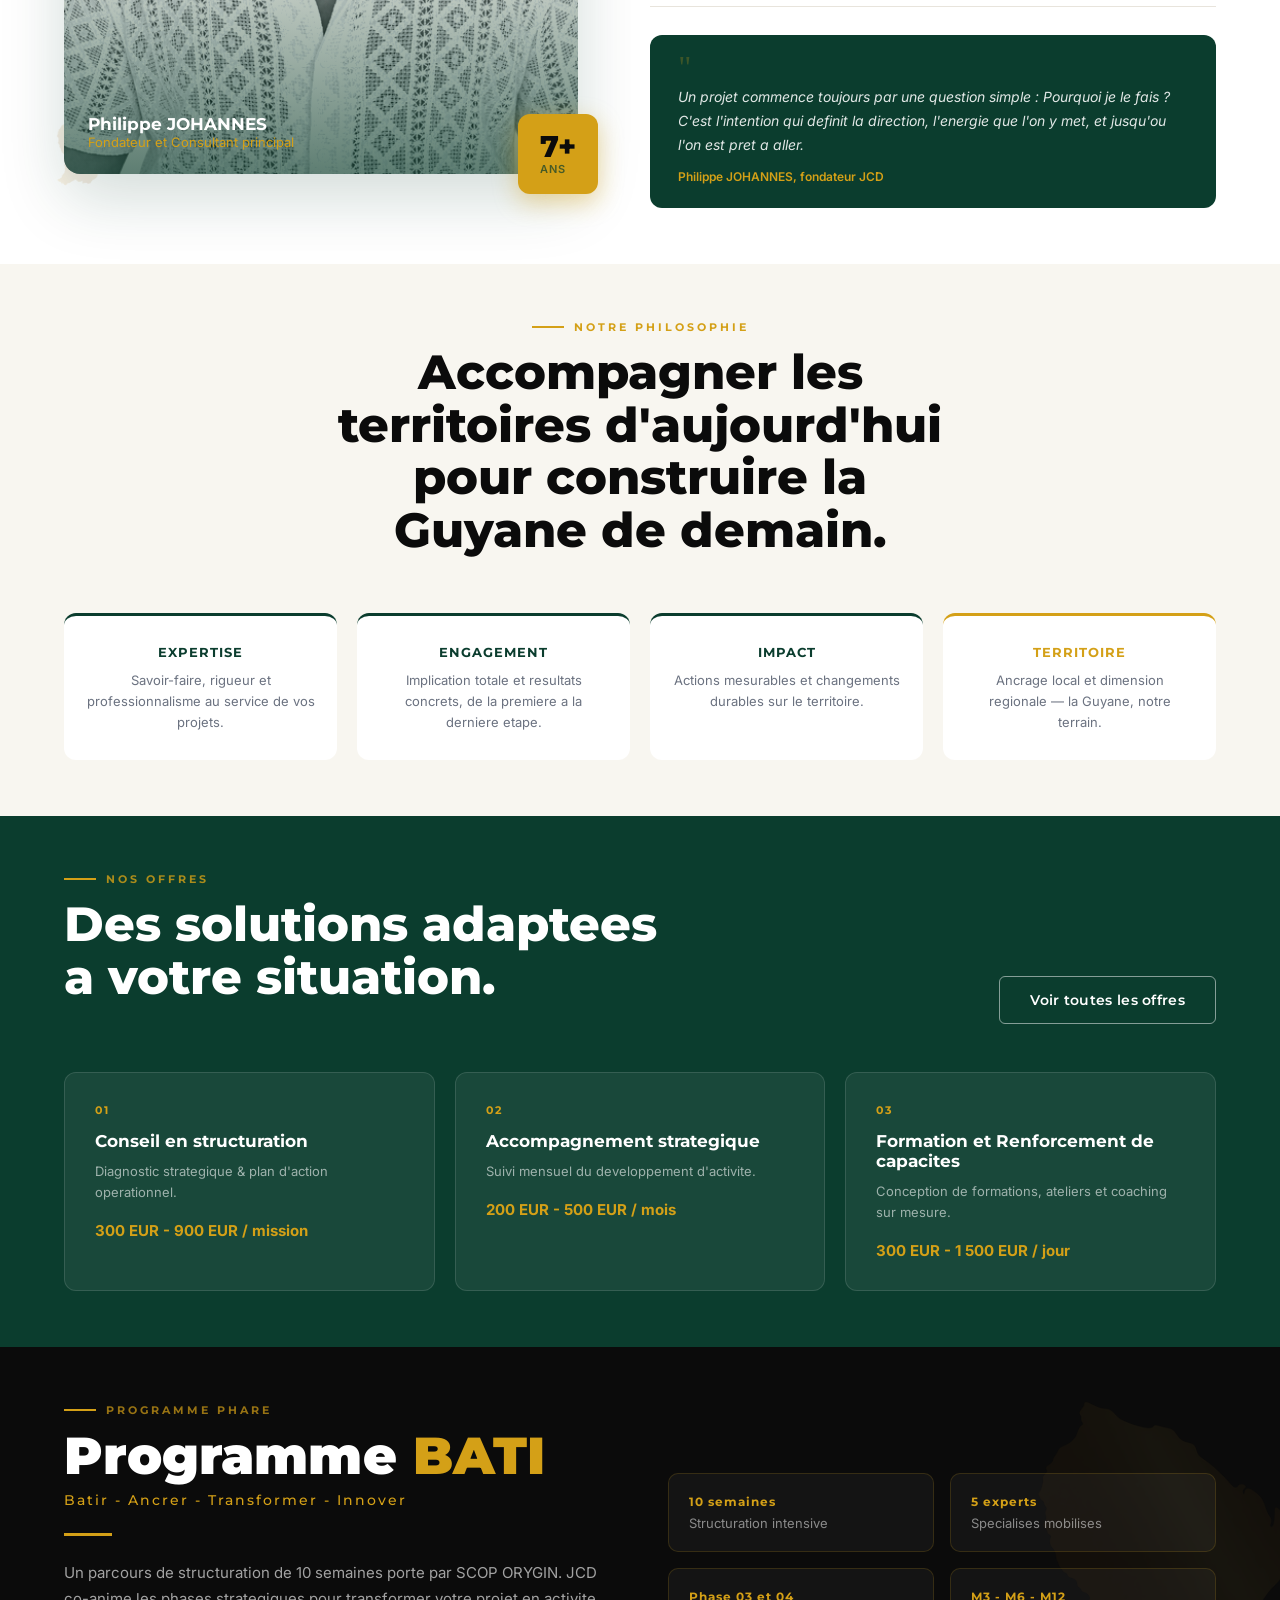
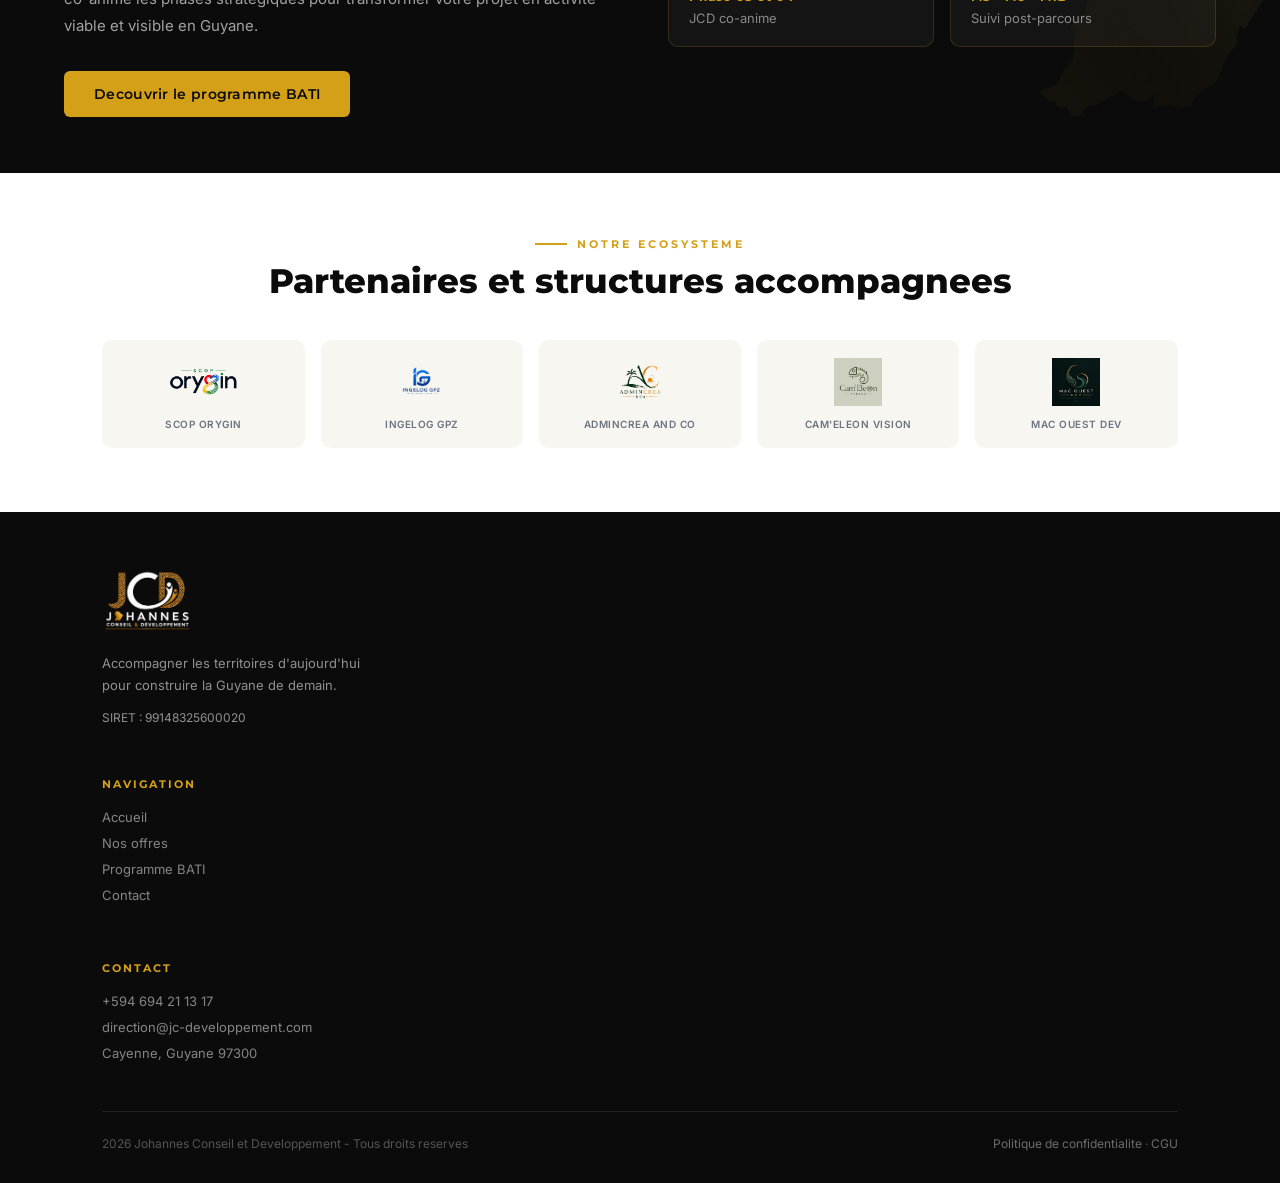
==== commit 6d6b19e3: "Add files via upload" ====
--- a/index.html
+++ b/index.html
@@ -10,8 +10,8 @@
   <meta name="robots" content="index, follow">
   <meta name="author" content="Philippe JOHANNES — JCD">
   <meta name="theme-color" content="#0B3D2E">
-  <link rel="icon" type="image/x-icon" href="[data-uri]">
-  <link rel="apple-touch-icon" sizes="180x180" href="[data-uri]">
+  <link rel="icon" type="image/x-icon" href="[data-uri]">
+  <link rel="apple-touch-icon" sizes="180x180" href="[data-uri]">
   
   <!-- Open Graph -->
   <meta property="og:type" content="website">
@@ -135,22 +135,100 @@
 .legal-content a{color:var(--green)}
 
 /* RESPONSIVE */
-@media(max-width:1024px){
-  .sec{padding:72px 6%}
+
   .footer-grid{grid-template-columns:1fr 1fr}
 }
-@media(max-width:768px){
-  .nav-menu,.nav-cta{display:none}
+
   .nav-burger{display:flex}
   .sec{padding:56px 5%}
   .form-row{grid-template-columns:1fr}
   .footer-grid{grid-template-columns:1fr}
   .cookie-banner{flex-direction:column;align-items:flex-start}
 }
-@media(max-width:600px){
-  .sec{padding:48px 4%}
+
   .btn{padding:12px 22px;font-size:13px}
 }
+
+/* ═══════════════════════════════════════════════
+   MOBILE OPTIMISATION COMPLÈTE — v3.1
+   ═══════════════════════════════════════════════ */
+@media(max-width:768px){
+  /* ── Navigation ── */
+  .nav{padding:0 16px;height:60px}
+  .nav-logo img{height:36px}
+  .nav-menu,.nav-cta{display:none!important}
+  .nav-burger{display:flex!important}
+
+  /* ── Hero section ── */
+  .hero{min-height:60vh;padding:80px 16px 40px}
+  .hero h1{font-size:clamp(22px,6vw,36px)!important;line-height:1.25}
+  .hero p{font-size:14px!important}
+  .hero-btns{flex-direction:column;gap:12px;align-items:stretch}
+  .hero-btns .btn,.hero-btns a{width:100%;text-align:center;box-sizing:border-box}
+
+  /* ── Sections générales ── */
+  .sec{padding:48px 16px!important}
+  .sec h2{font-size:clamp(20px,5vw,28px)!important}
+
+  /* ── Grilles → colonne unique ── */
+  [style*="grid-template-columns"]{display:flex!important;flex-direction:column!important;gap:20px!important}
+  .grid-2,.grid-3,.grid-4{display:flex!important;flex-direction:column!important;gap:20px!important}
+
+  /* ── Cartes offres ── */
+  [style*="display:flex"][style*="gap"][style*="border-radius"]{
+    flex-direction:column!important;
+    padding:20px 16px!important;
+  }
+
+  /* ── Stats/compteurs ── */
+  .stats-row,[style*="counter"]{
+    flex-direction:column!important;
+    gap:16px!important;
+    align-items:center!important;
+  }
+
+  /* ── Photo + texte côte à côte → vertical ── */
+  [style*="display:flex"][style*="align-items:center"]{
+    flex-wrap:wrap!important;
+  }
+  [style*="border-radius:50%"][style*="width:"][style*="height:"]{
+    margin:0 auto 20px!important;
+  }
+
+  /* ── Formulaires ── */
+  .form-row{grid-template-columns:1fr!important}
+  input,textarea,select{font-size:16px!important;width:100%!important;box-sizing:border-box!important}
+
+  /* ── Footer ── */
+  .footer-grid{grid-template-columns:1fr!important;text-align:center}
+  .footer-grid [style*="display:flex"]{justify-content:center!important;flex-wrap:wrap}
+
+  /* ── Bandeau cookie ── */
+  .cookie-banner{flex-direction:column!important;align-items:flex-start!important;gap:12px!important;padding:16px!important}
+
+  /* ── WhatsApp flottant ── */
+  #whatsapp-fab{bottom:16px!important;right:16px!important}
+
+  /* ── Overflow horizontal ── */
+  body{overflow-x:hidden}
+  *{max-width:100vw;box-sizing:border-box}
+  img{max-width:100%!important;height:auto!important}
+}
+
+@media(max-width:480px){
+  .sec{padding:36px 14px!important}
+  .hero{padding:70px 14px 32px}
+  .hero h1{font-size:clamp(20px,7vw,28px)!important}
+  .btn{padding:12px 20px!important;font-size:13px!important}
+  h2{font-size:clamp(18px,5vw,24px)!important}
+  h3{font-size:clamp(15px,4vw,19px)!important}
+
+  /* Cartes phases BATI / offres */
+  [style*="padding:32px"],[style*="padding:28px"]{padding:18px 14px!important}
+  [style*="font-size:22px"]{font-size:18px!important}
+  [style*="font-size:17px"]{font-size:15px!important}
+}
+
 </style>
   <!-- Plausible Analytics — sans cookie, conforme RGPD -->
   <script defer data-domain="jc-developpement.com" src="https://plausible.io/js/script.js"></script>
@@ -310,14 +388,14 @@
     <div class="fade-up" style="background:rgba(255,255,255,0.06);border:1px solid rgba(255,255,255,0.12);border-radius:12px;padding:30px;transition:background 0.3s" data-delay="0"
       onmouseover="this.style.background='rgba(255,255,255,0.10)'" onmouseout="this.style.background='rgba(255,255,255,0.06)'">
       <div style="font-family:'Montserrat',sans-serif;font-size:11px;font-weight:700;color:#D4A017;letter-spacing:2px;text-transform:uppercase;margin-bottom:14px">01</div>
-      <h3 style="font-family:'Montserrat',sans-serif;font-size:17px;font-weight:700;color:white;margin-bottom:10px">Conseil strategique et Accompagnement</h3>
-      <p style="font-size:13px;color:rgba(255,255,255,0.58);line-height:1.6;margin-bottom:18px">Diagnostic, plan d'action, structuration et suivi mensuel.</p>
+      <h3 style="font-family:'Montserrat',sans-serif;font-size:17px;font-weight:700;color:white;margin-bottom:10px">Conseil en structuration</h3>
+      <p style="font-size:13px;color:rgba(255,255,255,0.58);line-height:1.6;margin-bottom:18px">Diagnostic strategique & plan d'action operationnel.</p>
       <div style="font-size:15px;font-weight:700;color:#D4A017">300 EUR - 900 EUR / mission</div>
     </div><div class="fade-up" style="background:rgba(255,255,255,0.06);border:1px solid rgba(255,255,255,0.12);border-radius:12px;padding:30px;transition:background 0.3s" data-delay="90"
       onmouseover="this.style.background='rgba(255,255,255,0.10)'" onmouseout="this.style.background='rgba(255,255,255,0.06)'">
       <div style="font-family:'Montserrat',sans-serif;font-size:11px;font-weight:700;color:#D4A017;letter-spacing:2px;text-transform:uppercase;margin-bottom:14px">02</div>
-      <h3 style="font-family:'Montserrat',sans-serif;font-size:17px;font-weight:700;color:white;margin-bottom:10px">Partenariats et Relations institutionnelles</h3>
-      <p style="font-size:13px;color:rgba(255,255,255,0.58);line-height:1.6;margin-bottom:18px">Montage de dossiers, representation et developpement partenarial.</p>
+      <h3 style="font-family:'Montserrat',sans-serif;font-size:17px;font-weight:700;color:white;margin-bottom:10px">Accompagnement strategique</h3>
+      <p style="font-size:13px;color:rgba(255,255,255,0.58);line-height:1.6;margin-bottom:18px">Suivi mensuel du developpement d'activite.</p>
       <div style="font-size:15px;font-weight:700;color:#D4A017">200 EUR - 500 EUR / mois</div>
     </div><div class="fade-up" style="background:rgba(255,255,255,0.06);border:1px solid rgba(255,255,255,0.12);border-radius:12px;padding:30px;transition:background 0.3s" data-delay="180"
       onmouseover="this.style.background='rgba(255,255,255,0.10)'" onmouseout="this.style.background='rgba(255,255,255,0.06)'">
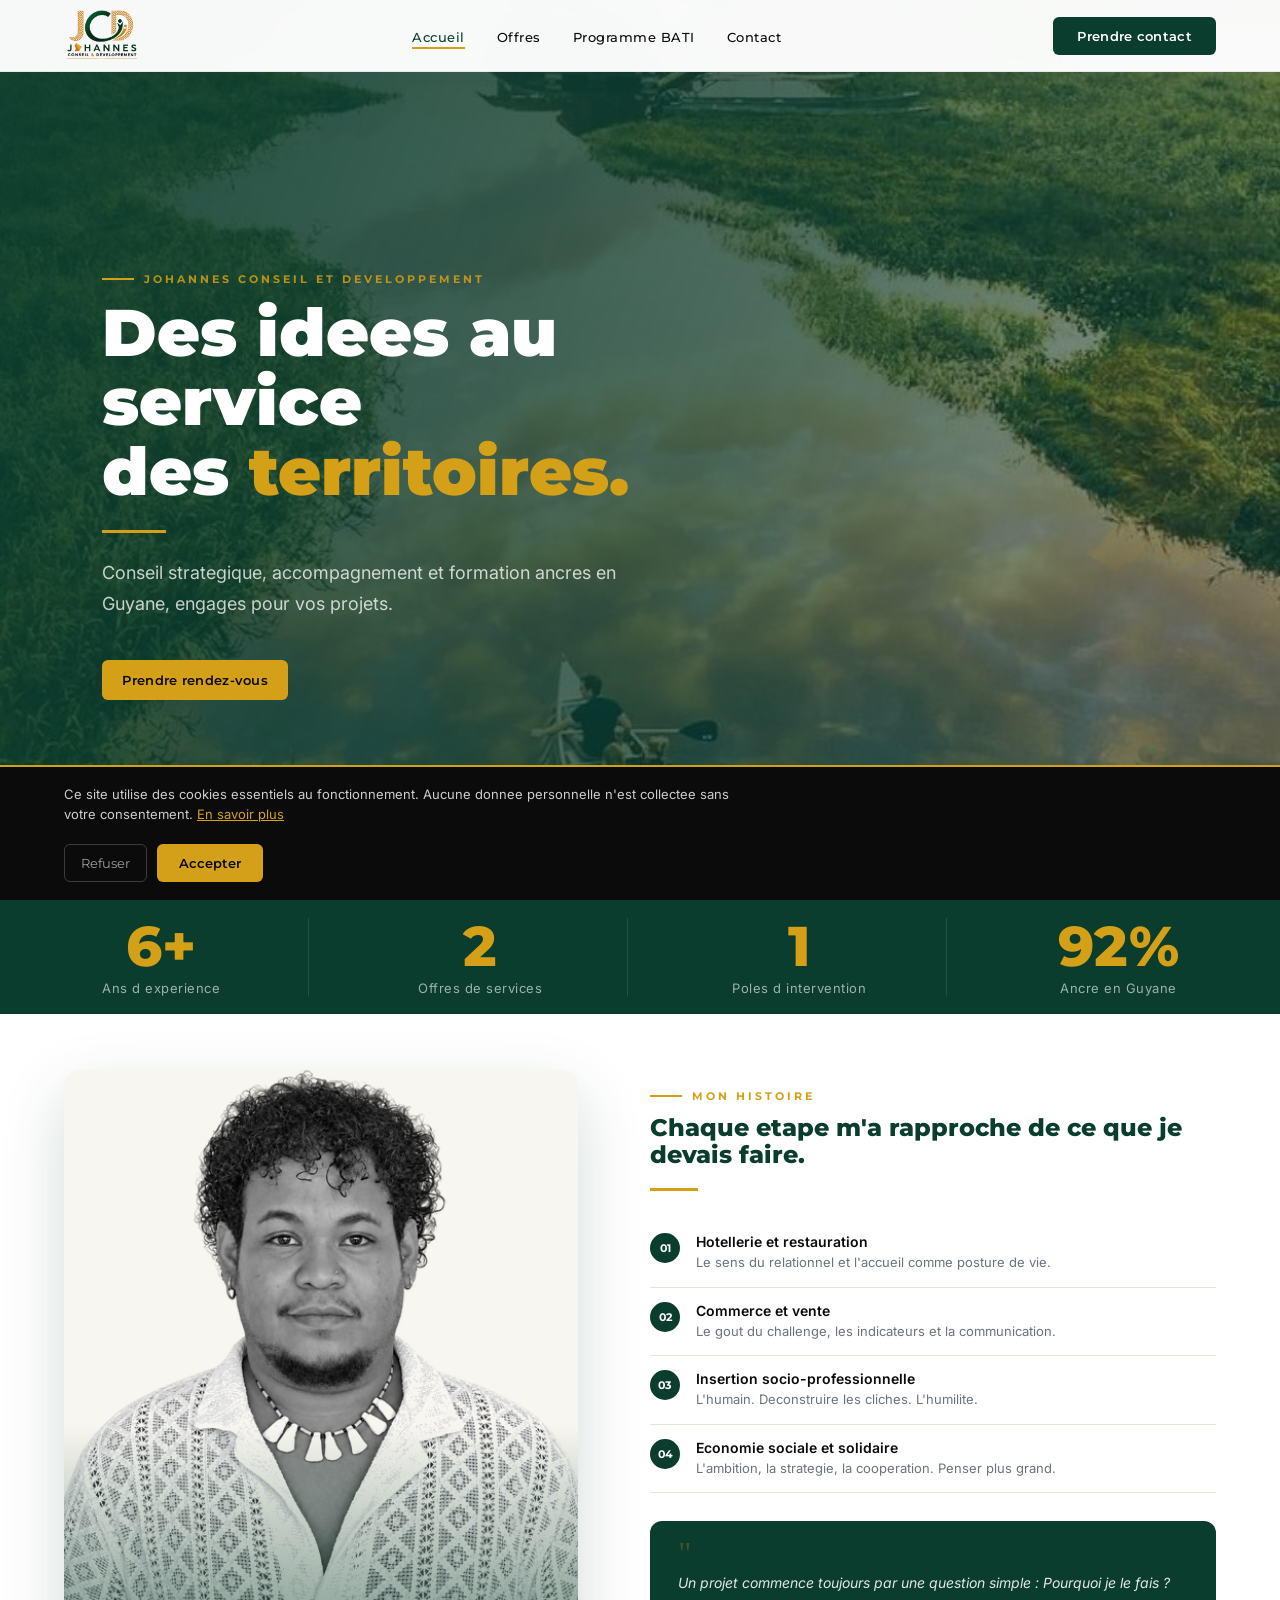
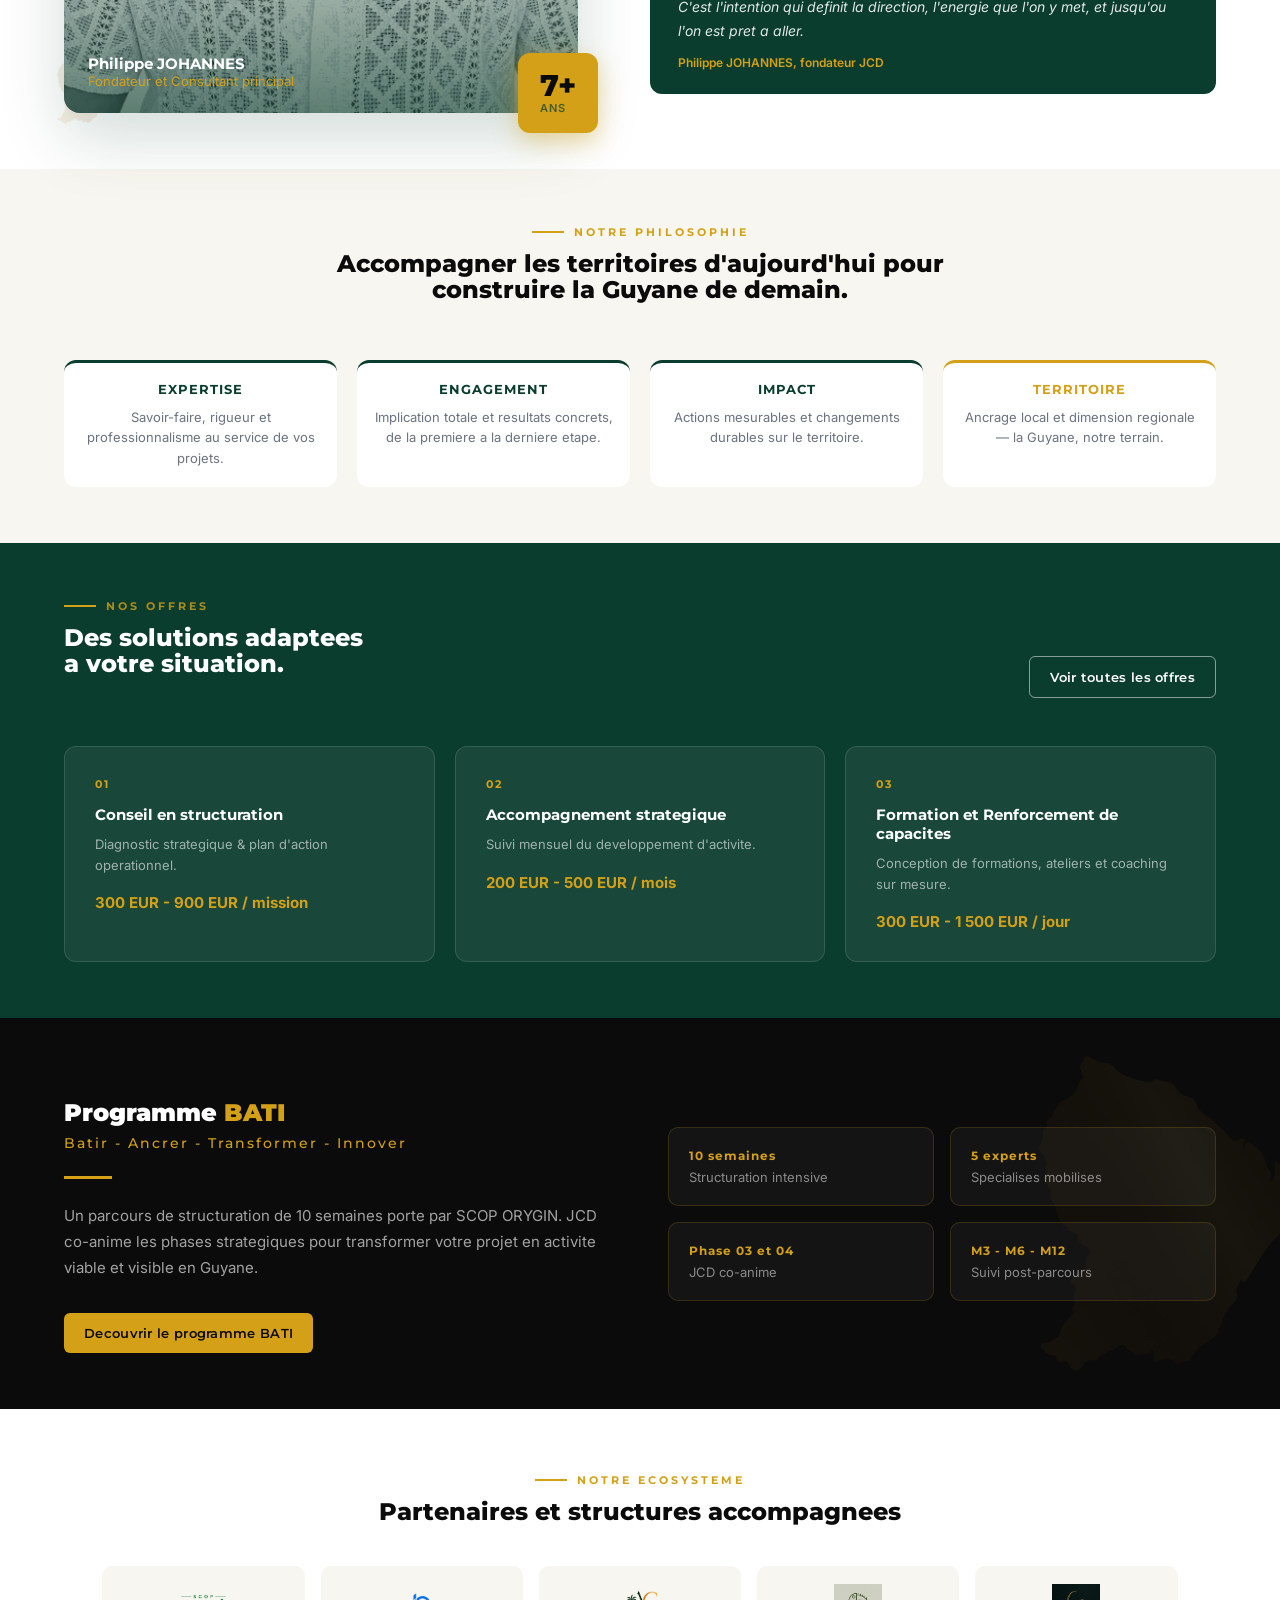
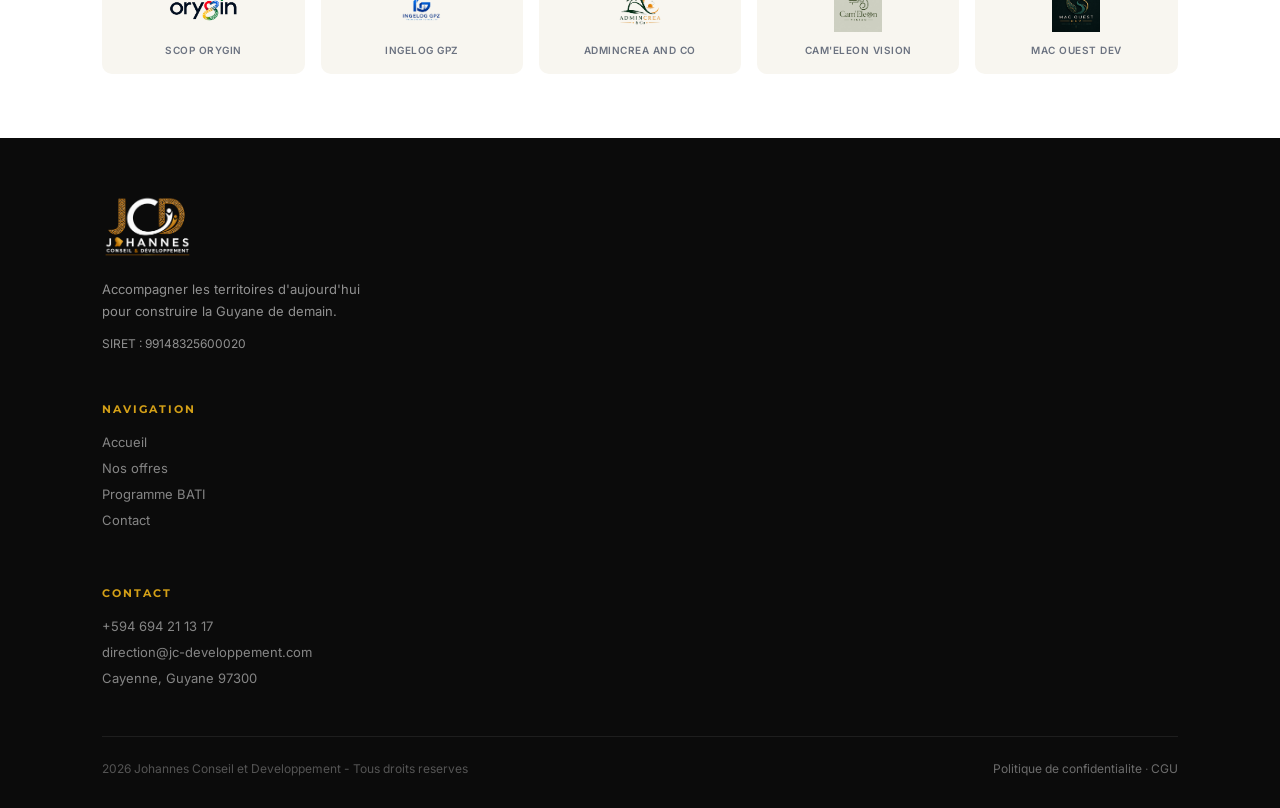
==== commit 53359ab3: "Add files via upload" ====
--- a/index.html
+++ b/index.html
@@ -152,72 +152,104 @@
 /* ═══════════════════════════════════════════════
    MOBILE OPTIMISATION COMPLÈTE — v3.1
    ═══════════════════════════════════════════════ */
+
+/* =====================================================
+   MOBILE OPTIMISATION COMPLÈTE v4.0
+   Principe: desktop intact, mobile = colonne unique
+   ===================================================== */
+
+/* === RESET OVERFLOW === */
 @media(max-width:768px){
-  /* ── Navigation ── */
-  .nav{padding:0 16px;height:60px}
-  .nav-logo img{height:36px}
+  html,body{overflow-x:hidden!important;max-width:100vw!important}
+  *{box-sizing:border-box!important;max-width:100%!important}
+  img,video,iframe{max-width:100%!important;height:auto!important}
+
+  /* === NAVIGATION === */
+  .nav{padding:0 16px!important;height:60px!important}
+  .nav-logo img{height:36px!important}
   .nav-menu,.nav-cta{display:none!important}
   .nav-burger{display:flex!important}
 
-  /* ── Hero section ── */
-  .hero{min-height:60vh;padding:80px 16px 40px}
-  .hero h1{font-size:clamp(22px,6vw,36px)!important;line-height:1.25}
-  .hero p{font-size:14px!important}
-  .hero-btns{flex-direction:column;gap:12px;align-items:stretch}
-  .hero-btns .btn,.hero-btns a{width:100%;text-align:center;box-sizing:border-box}
-
-  /* ── Sections générales ── */
+  /* === HERO === */
+  .hero{min-height:55vh!important;padding:80px 16px 40px!important}
+  .hero h1{font-size:clamp(22px,6vw,34px)!important;line-height:1.3!important}
+  .hero p{font-size:14px!important;max-width:100%!important}
+  .hero-btns{flex-direction:column!important;gap:12px!important;align-items:stretch!important}
+  .hero-btns .btn,.hero-btns a{width:100%!important;text-align:center!important;box-sizing:border-box!important}
+
+  /* === SECTIONS === */
   .sec{padding:48px 16px!important}
-  .sec h2{font-size:clamp(20px,5vw,28px)!important}
-
-  /* ── Grilles → colonne unique ── */
-  [style*="grid-template-columns"]{display:flex!important;flex-direction:column!important;gap:20px!important}
-  .grid-2,.grid-3,.grid-4{display:flex!important;flex-direction:column!important;gap:20px!important}
-
-  /* ── Cartes offres ── */
-  [style*="display:flex"][style*="gap"][style*="border-radius"]{
+  h2,.sec-title{font-size:clamp(20px,5vw,28px)!important}
+  h3{font-size:clamp(16px,4.5vw,20px)!important}
+
+  /* === TOUTES LES GRILLES → 1 COLONNE === */
+  [style*="grid-template-columns"]{
+    display:flex!important;
     flex-direction:column!important;
-    padding:20px 16px!important;
-  }
-
-  /* ── Stats/compteurs ── */
-  .stats-row,[style*="counter"]{
-    flex-direction:column!important;
+    gap:20px!important;
+    width:100%!important;
+  }
+
+  /* === TOUS LES FLEX MULTI-COLONNES → WRAP === */
+  [style*="display:flex"]{flex-wrap:wrap!important}
+
+  /* === FLEX STATS / LOGOS / PARTENAIRES → COLONNE === */
+  [style*="justify-content:space-between"],[style*="justify-content:center"]{
+    flex-wrap:wrap!important;
     gap:16px!important;
-    align-items:center!important;
-  }
-
-  /* ── Photo + texte côte à côte → vertical ── */
-  [style*="display:flex"][style*="align-items:center"]{
-    flex-wrap:wrap!important;
-  }
-  [style*="border-radius:50%"][style*="width:"][style*="height:"]{
-    margin:0 auto 20px!important;
-  }
-
-  /* ── Formulaires ── */
-  .form-row{grid-template-columns:1fr!important}
-  input,textarea,select{font-size:16px!important;width:100%!important;box-sizing:border-box!important}
-
-  /* ── Footer ── */
-  .footer-grid{grid-template-columns:1fr!important;text-align:center}
-  .footer-grid [style*="display:flex"]{justify-content:center!important;flex-wrap:wrap}
-
-  /* ── Bandeau cookie ── */
-  .cookie-banner{flex-direction:column!important;align-items:flex-start!important;gap:12px!important;padding:16px!important}
-
-  /* ── WhatsApp flottant ── */
-  #whatsapp-fab{bottom:16px!important;right:16px!important}
-
-  /* ── Overflow horizontal ── */
-  body{overflow-x:hidden}
-  *{max-width:100vw;box-sizing:border-box}
-  img{max-width:100%!important;height:auto!important}
+  }
+
+  /* === CARTES (offres, phases, temoignages) === */
+  [style*="border-radius:12px"],[style*="border-radius:16px"]{
+    width:100%!important;
+    min-width:0!important;
+  }
+
+  /* === MAX-WIDTH TROP GRANDS → PLEINE LARGEUR === */
+  [style*="max-width:760px"],[style*="max-width:640px"],
+  [style*="max-width:520px"],[style*="max-width:800px"],
+  [style*="max-width:720px"],[style*="max-width:820px"]{
+    max-width:100%!important;
+    width:100%!important;
+    padding-left:0!important;
+    padding-right:0!important;
+  }
+
+  /* === GAPS LARGES → RÉDUITS === */
+  [style*="gap:56px"],[style*="gap:72px"],[style*="gap:64px"],[style*="gap:48px"]{
+    gap:24px!important;
+  }
+
+  /* === FORMULAIRES === */
+  .form-row{grid-template-columns:1fr!important;display:flex!important;flex-direction:column!important}
+  input,textarea,select{font-size:16px!important;width:100%!important}
+
+  /* === FOOTER === */
+  .footer-grid{grid-template-columns:1fr!important;text-align:center!important}
+
+  /* === COOKIE BANNER === */
+  .cookie-banner{flex-direction:column!important;padding:16px!important;gap:12px!important}
+  .cookie-banner [style*="display:flex"]{flex-wrap:wrap!important;gap:8px!important}
+
+  /* === BOUTONS === */
+  .btn{white-space:normal!important;text-align:center!important}
 }
 
+/* === PETITS MOBILES 480px === */
 @media(max-width:480px){
-  .sec{padding:36px 14px!important}
-  .hero{padding:70px 14px 32px}
+  .sec{padding:32px 14px!important}
+  .hero{padding:70px 14px 32px!important}
+  .hero h1{font-size:clamp(20px,7vw,26px)!important}
+  h2,.sec-title{font-size:clamp(18px,6vw,22px)!important}
+  h3{font-size:clamp(15px,5vw,18px)!important}
+  .btn{padding:12px 18px!important;font-size:13px!important}
+  [style*="padding:32px"],[style*="padding:28px"],[style*="padding:30px"]{padding:16px 14px!important}
+  [style*="font-size:22px"]{font-size:17px!important}
+  [style*="font-size:18px"]{font-size:15px!important}
+  [style*="font-size:54px"],[style*="font-size:48px"],[style*="font-size:44px"]{font-size:32px!important}
+  [style*="padding:0 8%"]{padding:0 14px!important}
+}
+.hero{padding:70px 14px 32px}
   .hero h1{font-size:clamp(20px,7vw,28px)!important}
   .btn{padding:12px 20px!important;font-size:13px!important}
   h2{font-size:clamp(18px,5vw,24px)!important}
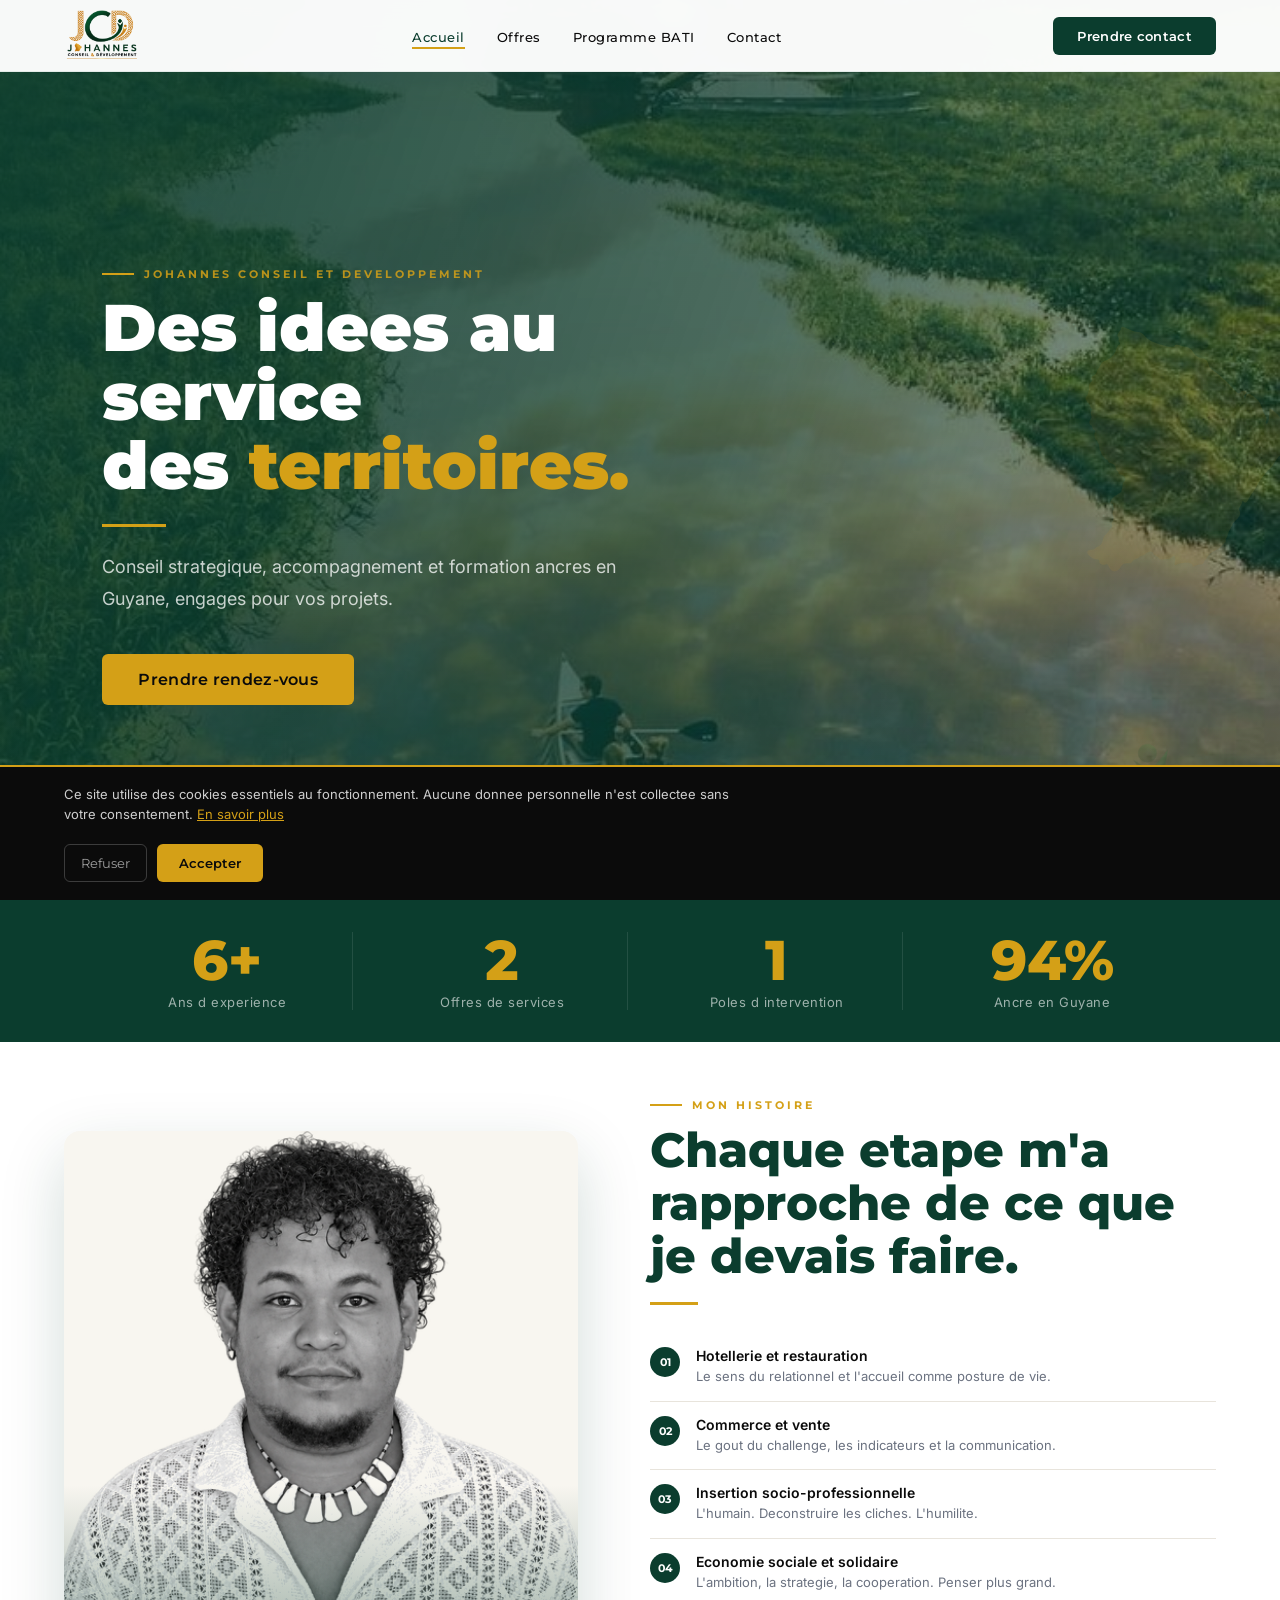
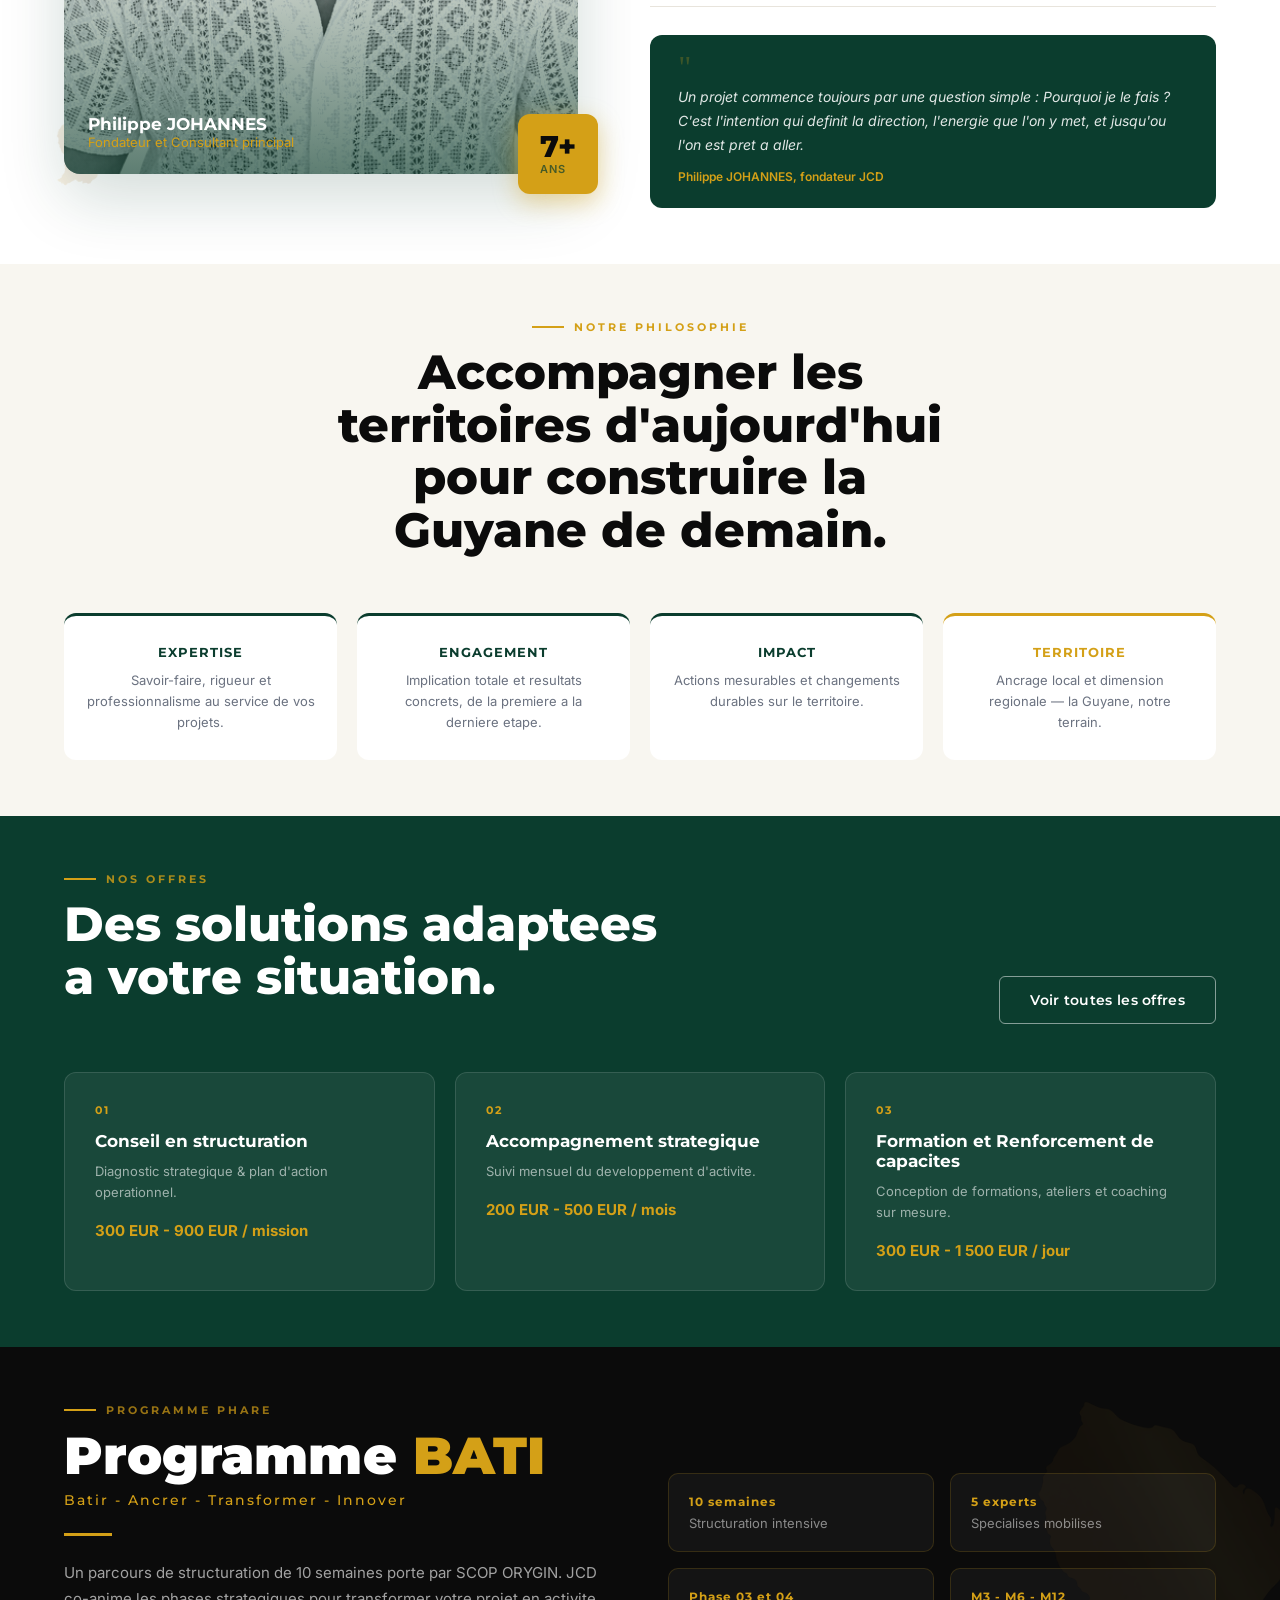
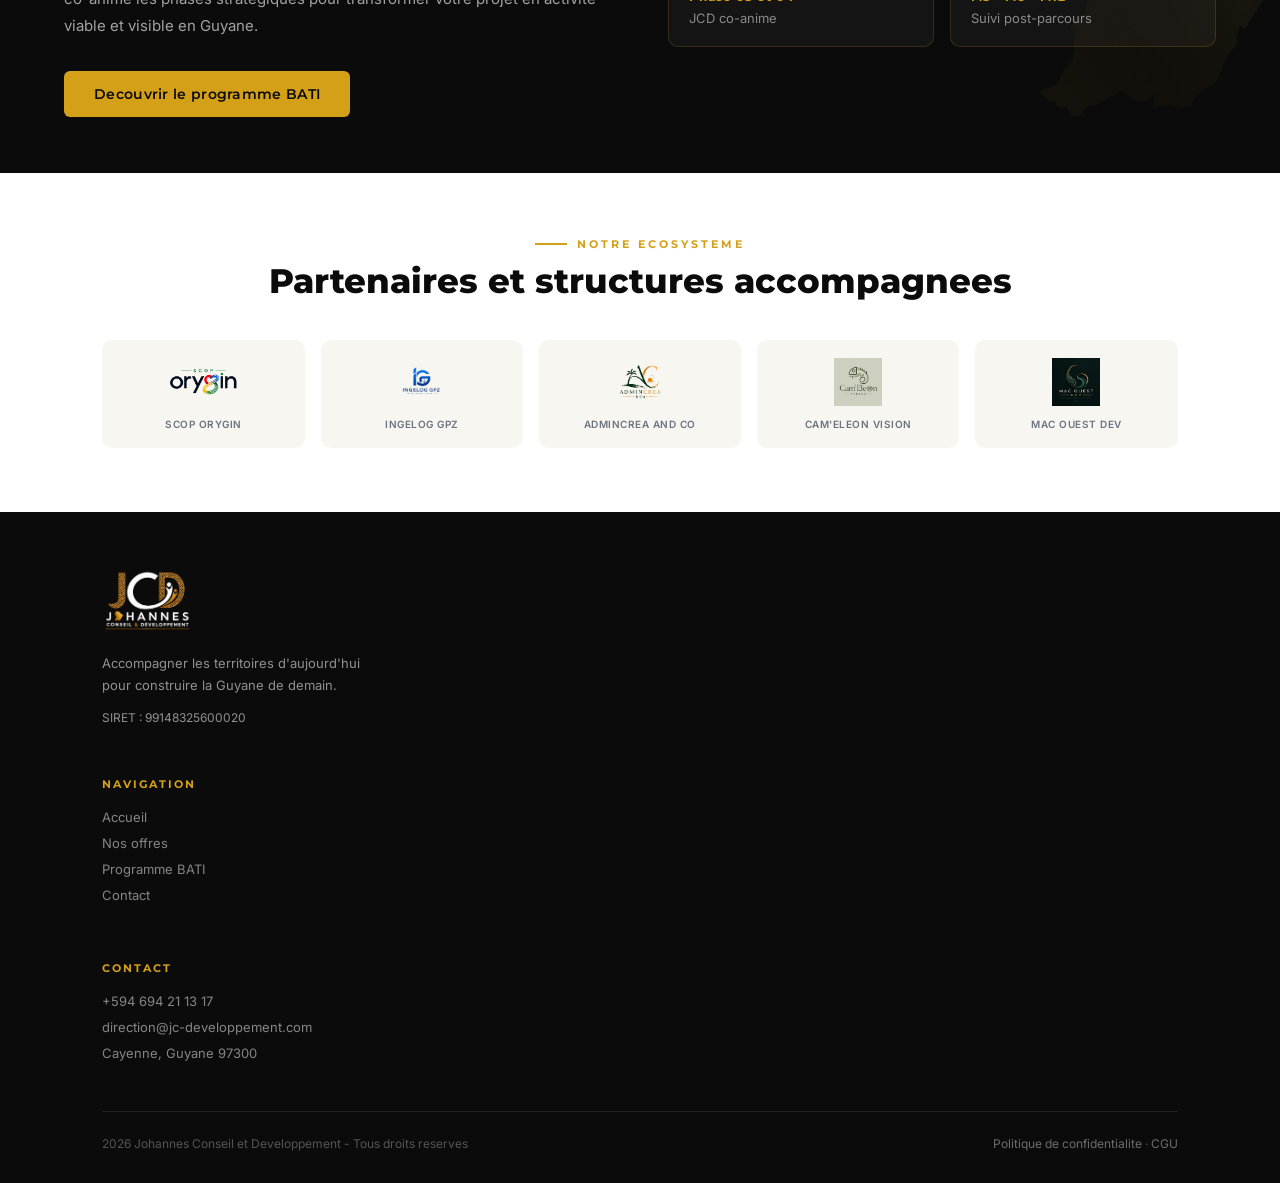
==== commit ac6e8340: "Add files via upload" ====
--- a/index.html
+++ b/index.html
@@ -154,88 +154,81 @@
    ═══════════════════════════════════════════════ */
 
 /* =====================================================
-   MOBILE OPTIMISATION COMPLÈTE v4.0
-   Principe: desktop intact, mobile = colonne unique
+   MOBILE OPTIMISATION v5.0 — ciblé et sûr
    ===================================================== */
-
-/* === RESET OVERFLOW === */
 @media(max-width:768px){
-  html,body{overflow-x:hidden!important;max-width:100vw!important}
-  *{box-sizing:border-box!important;max-width:100%!important}
-  img,video,iframe{max-width:100%!important;height:auto!important}
-
-  /* === NAVIGATION === */
-  .nav{padding:0 16px!important;height:60px!important}
+
+  /* OVERFLOW GLOBAL */
+  html,body{overflow-x:hidden!important}
+  body{max-width:100vw!important}
+
+  /* NAV → BURGER */
+  .nav{padding:0 16px!important;height:60px!important;position:relative!important}
   .nav-logo img{height:36px!important}
-  .nav-menu,.nav-cta{display:none!important}
+  .nav-menu{display:none!important}
+  .nav-cta{display:none!important}
   .nav-burger{display:flex!important}
 
-  /* === HERO === */
-  .hero{min-height:55vh!important;padding:80px 16px 40px!important}
-  .hero h1{font-size:clamp(22px,6vw,34px)!important;line-height:1.3!important}
+  /* HERO */
+  .hero{min-height:55vh!important;padding:80px 16px 40px!important;box-sizing:border-box!important}
+  .hero h1{font-size:clamp(22px,6vw,32px)!important;line-height:1.3!important}
   .hero p{font-size:14px!important;max-width:100%!important}
   .hero-btns{flex-direction:column!important;gap:12px!important;align-items:stretch!important}
   .hero-btns .btn,.hero-btns a{width:100%!important;text-align:center!important;box-sizing:border-box!important}
 
-  /* === SECTIONS === */
-  .sec{padding:48px 16px!important}
-  h2,.sec-title{font-size:clamp(20px,5vw,28px)!important}
-  h3{font-size:clamp(16px,4.5vw,20px)!important}
-
-  /* === TOUTES LES GRILLES → 1 COLONNE === */
-  [style*="grid-template-columns"]{
-    display:flex!important;
-    flex-direction:column!important;
-    gap:20px!important;
-    width:100%!important;
-  }
-
-  /* === TOUS LES FLEX MULTI-COLONNES → WRAP === */
-  [style*="display:flex"]{flex-wrap:wrap!important}
-
-  /* === FLEX STATS / LOGOS / PARTENAIRES → COLONNE === */
-  [style*="justify-content:space-between"],[style*="justify-content:center"]{
-    flex-wrap:wrap!important;
-    gap:16px!important;
-  }
-
-  /* === CARTES (offres, phases, temoignages) === */
-  [style*="border-radius:12px"],[style*="border-radius:16px"]{
-    width:100%!important;
-    min-width:0!important;
-  }
-
-  /* === MAX-WIDTH TROP GRANDS → PLEINE LARGEUR === */
-  [style*="max-width:760px"],[style*="max-width:640px"],
-  [style*="max-width:520px"],[style*="max-width:800px"],
-  [style*="max-width:720px"],[style*="max-width:820px"]{
-    max-width:100%!important;
-    width:100%!important;
-    padding-left:0!important;
-    padding-right:0!important;
-  }
-
-  /* === GAPS LARGES → RÉDUITS === */
-  [style*="gap:56px"],[style*="gap:72px"],[style*="gap:64px"],[style*="gap:48px"]{
-    gap:24px!important;
-  }
-
-  /* === FORMULAIRES === */
-  .form-row{grid-template-columns:1fr!important;display:flex!important;flex-direction:column!important}
-  input,textarea,select{font-size:16px!important;width:100%!important}
-
-  /* === FOOTER === */
-  .footer-grid{grid-template-columns:1fr!important;text-align:center!important}
-
-  /* === COOKIE BANNER === */
-  .cookie-banner{flex-direction:column!important;padding:16px!important;gap:12px!important}
-  .cookie-banner [style*="display:flex"]{flex-wrap:wrap!important;gap:8px!important}
-
-  /* === BOUTONS === */
-  .btn{white-space:normal!important;text-align:center!important}
+  /* SECTIONS */
+  .sec{padding:48px 16px!important;box-sizing:border-box!important}
+
+  /* GRILLES INLINE → COLONNE UNIQUE */
+  div[style*="grid-template-columns:repeat(3"]{display:flex!important;flex-direction:column!important;gap:16px!important}
+  div[style*="grid-template-columns:repeat(4"]{display:flex!important;flex-direction:column!important;gap:16px!important}
+  div[style*="grid-template-columns:repeat(5"]{display:flex!important;flex-direction:column!important;gap:16px!important}
+  div[style*="grid-template-columns:repeat(2"]{display:flex!important;flex-direction:column!important;gap:16px!important}
+  div[style*="grid-template-columns:1fr 1fr"]{display:flex!important;flex-direction:column!important;gap:16px!important}
+  div[style*="grid-template-columns:1fr 1.1fr"]{display:flex!important;flex-direction:column!important;gap:16px!important}
+  div[style*="grid-template-columns:1fr 1.4fr"]{display:flex!important;flex-direction:column!important;gap:16px!important}
+  div[style*="grid-template-columns:1.5fr 1fr 1fr"]{display:flex!important;flex-direction:column!important;gap:16px!important}
+  div[style*="grid-template-columns:200px"]{display:flex!important;flex-direction:column!important;gap:12px!important}
+  div[style*="grid-template-columns:1fr 1fr;gap:56px"]{display:flex!important;flex-direction:column!important;gap:24px!important}
+
+  /* CARTES ET BLOCS → PLEINE LARGEUR */
+  div[style*="border-radius:12px"],div[style*="border-radius:16px"]{width:100%!important;box-sizing:border-box!important;min-width:0!important}
+
+  /* FLEX HORIZONTAL → WRAP */
+  div[style*="display:flex;justify-content:space-between"]{flex-wrap:wrap!important;gap:16px!important}
+  div[style*="display:flex;gap:56px"]{flex-direction:column!important;gap:24px!important}
+  div[style*="display:flex;gap:72px"]{flex-direction:column!important;gap:24px!important}
+  div[style*="display:flex;gap:64px"]{flex-direction:column!important;gap:24px!important}
+
+  /* STATS / COMPTEURS */
+  div[style*="display:flex;justify-content:center"]{flex-wrap:wrap!important;gap:16px!important}
+
+  /* MAX-WIDTH TROP LARGES */
+  div[style*="max-width:760px"]{max-width:100%!important;padding:0 0!important}
+  div[style*="max-width:640px"]{max-width:100%!important}
+  div[style*="max-width:520px"]{max-width:100%!important}
+  div[style*="max-width:800px"]{max-width:100%!important}
+  div[style*="max-width:720px"]{max-width:100%!important}
+  div[style*="max-width:820px"]{max-width:100%!important}
+  p[style*="max-width:520px"]{max-width:100%!important}
+
+  /* FORMULAIRES */
+  .form-row{display:flex!important;flex-direction:column!important;gap:12px!important}
+  input,textarea,select{font-size:16px!important;width:100%!important;box-sizing:border-box!important}
+
+  /* FOOTER */
+  .footer-grid{display:flex!important;flex-direction:column!important;gap:24px!important;text-align:center!important}
+
+  /* COOKIE */
+  .cookie-banner{flex-direction:column!important;align-items:flex-start!important;gap:12px!important;padding:16px!important}
+
+  /* IMAGES */
+  img{max-width:100%!important;height:auto!important}
+
+  /* BOUTONS */
+  .btn{white-space:normal!important}
 }
 
-/* === PETITS MOBILES 480px === */
 @media(max-width:480px){
   .sec{padding:32px 14px!important}
   .hero{padding:70px 14px 32px!important}
@@ -243,22 +236,13 @@
   h2,.sec-title{font-size:clamp(18px,6vw,22px)!important}
   h3{font-size:clamp(15px,5vw,18px)!important}
   .btn{padding:12px 18px!important;font-size:13px!important}
-  [style*="padding:32px"],[style*="padding:28px"],[style*="padding:30px"]{padding:16px 14px!important}
-  [style*="font-size:22px"]{font-size:17px!important}
-  [style*="font-size:18px"]{font-size:15px!important}
-  [style*="font-size:54px"],[style*="font-size:48px"],[style*="font-size:44px"]{font-size:32px!important}
-  [style*="padding:0 8%"]{padding:0 14px!important}
-}
-.hero{padding:70px 14px 32px}
-  .hero h1{font-size:clamp(20px,7vw,28px)!important}
-  .btn{padding:12px 20px!important;font-size:13px!important}
-  h2{font-size:clamp(18px,5vw,24px)!important}
-  h3{font-size:clamp(15px,4vw,19px)!important}
-
-  /* Cartes phases BATI / offres */
-  [style*="padding:32px"],[style*="padding:28px"]{padding:18px 14px!important}
-  [style*="font-size:22px"]{font-size:18px!important}
-  [style*="font-size:17px"]{font-size:15px!important}
+  div[style*="padding:32px"]{padding:16px 14px!important}
+  div[style*="padding:28px"]{padding:16px 14px!important}
+  div[style*="padding:30px"]{padding:16px 14px!important}
+  div[style*="font-size:22px"]{font-size:17px!important}
+  div[style*="font-size:54px"]{font-size:30px!important}
+  div[style*="font-size:48px"]{font-size:28px!important}
+  div[style*="padding:0 8%"]{padding:0 14px!important}
 }
 
 </style>
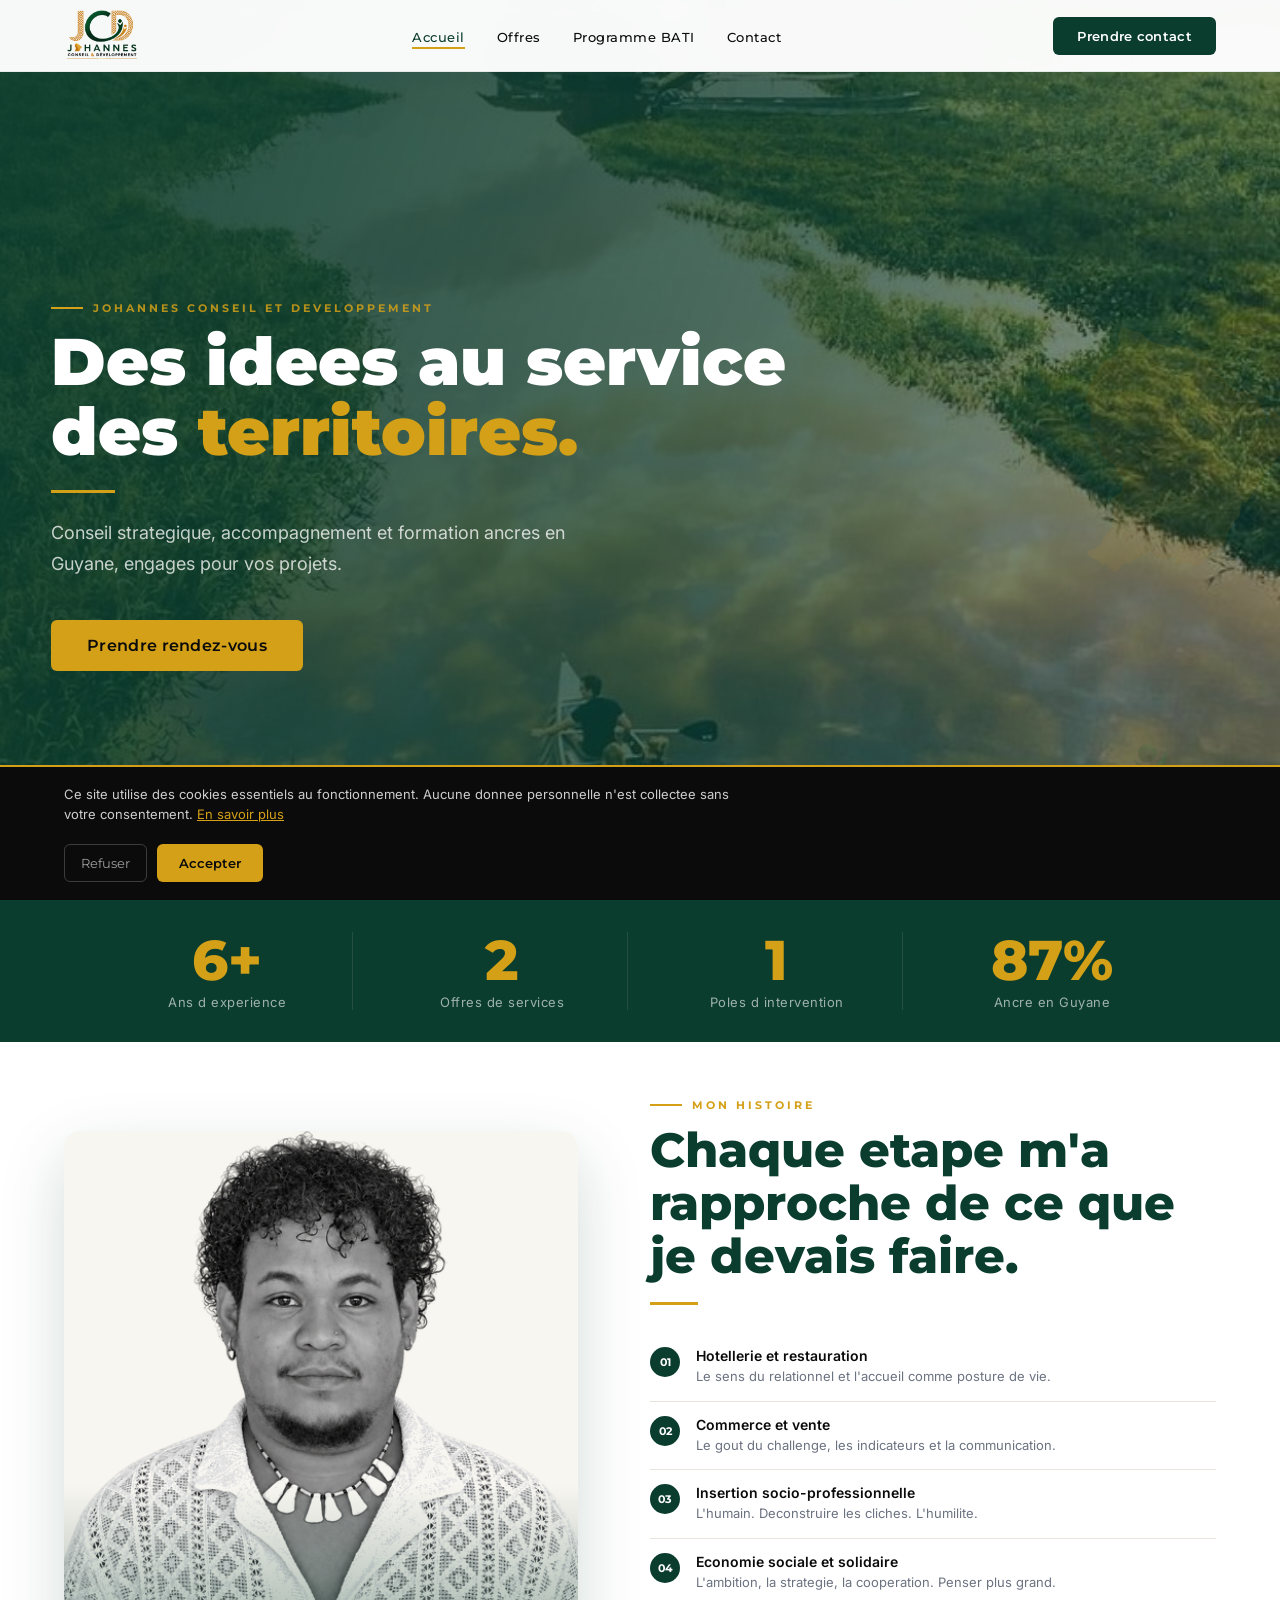
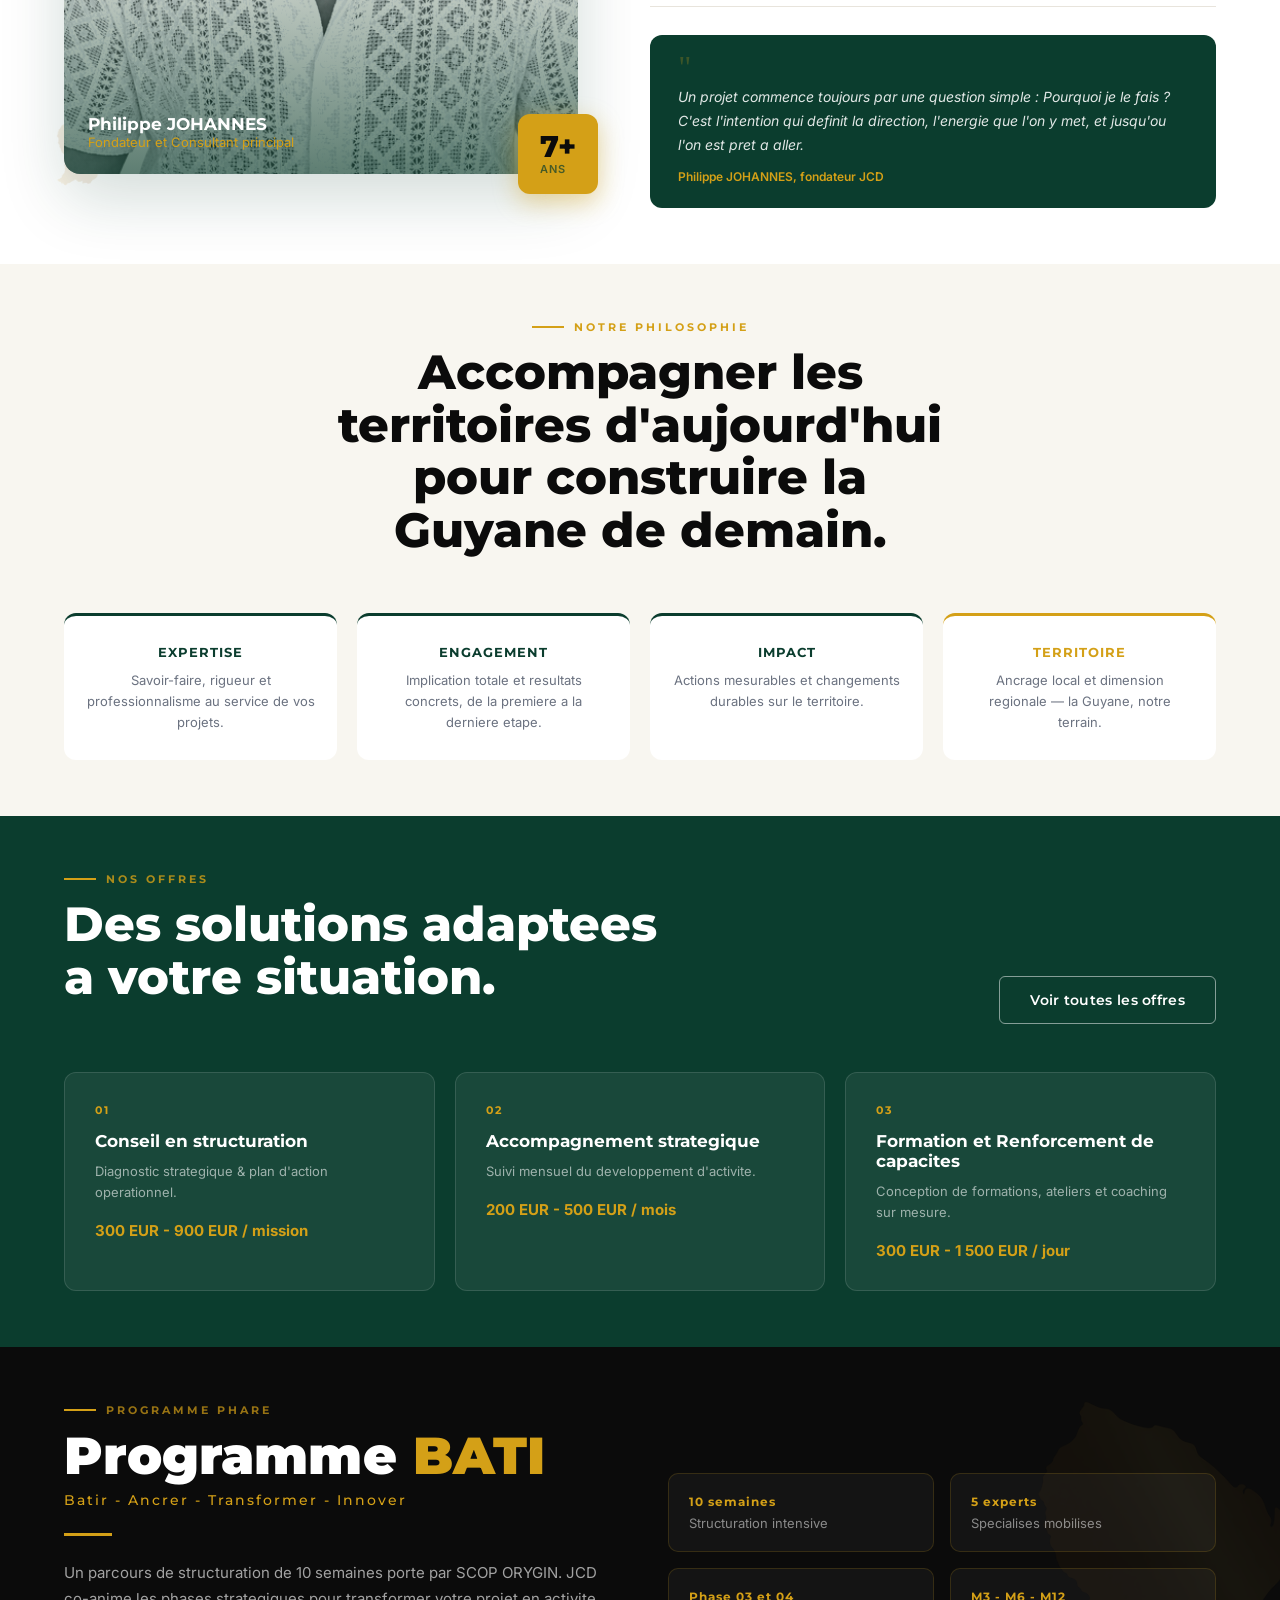
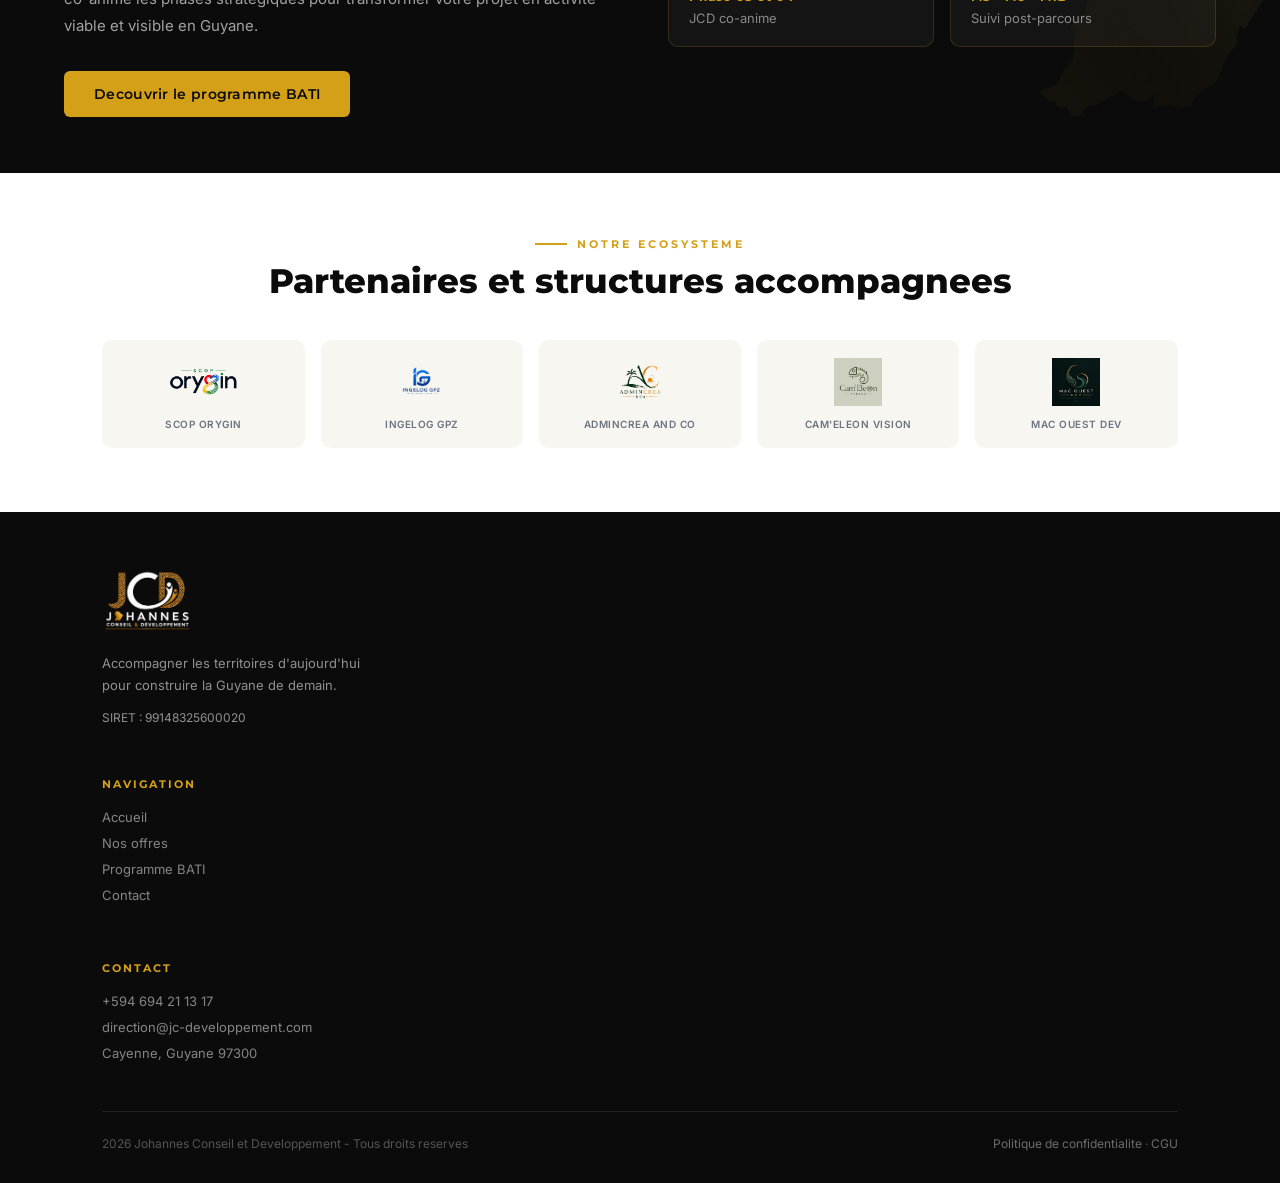
==== commit 0c689d69: "Add files via upload" ====
--- a/index.html
+++ b/index.html
@@ -282,7 +282,7 @@
   <div style="position:absolute;right:6%;bottom:6%;opacity:0.15;width:160px;pointer-events:none" aria-hidden="true">
     <img src="[data-uri]" alt="" style="width:100%;height:auto">
   </div>
-  <div style="position:relative;z-index:2;padding:0 8%;max-width:760px">
+  <div style="position:relative;z-index:2;padding:0 4%;max-width:100%;box-sizing:border-box">
     <div class="sec-label fade-up" style="color:rgba(212,160,23,0.85)">Johannes Conseil et Developpement</div>
     <h1 class="fade-up" style="font-family:'Montserrat',sans-serif;font-size:clamp(40px,6vw,66px);font-weight:900;color:white;line-height:1.05;margin-bottom:16px" data-delay="80">
       Des idees au service<br>des <span style="color:#D4A017">territoires.</span>
@@ -646,5 +646,52 @@
   });
 })();
 </script>
+
+
+<script>
+/* MOBILE ONLY - ne s'exécute pas sur desktop */
+(function(){
+  function applyMobile(){
+    if(window.innerWidth > 768) return;
+    
+    // Grilles → colonne unique
+    document.querySelectorAll('[style*="grid-template-columns"]').forEach(function(el){
+      el.style.cssText += ';display:flex!important;flex-direction:column!important;gap:16px!important;width:100%!important';
+    });
+    
+    // Flex avec grands gaps → colonne
+    document.querySelectorAll('[style*="display:flex"]').forEach(function(el){
+      if(el.closest('.nav') || el.closest('#nav') || el.closest('.cookie-banner')) return;
+      if(el.classList.contains('hero-btns') || el.classList.contains('nav-burger')) return;
+      var s = el.getAttribute('style') || '';
+      if(s.includes('flex-direction:column')) return;
+      var gapMatch = s.match(/gap:(\d+)px/);
+      if(gapMatch && parseInt(gapMatch[1]) >= 40){
+        el.style.cssText += ';flex-direction:column!important;gap:20px!important;width:100%!important';
+      } else {
+        el.style.cssText += ';flex-wrap:wrap!important';
+      }
+    });
+    
+    // Max-width → 100%
+    document.querySelectorAll('[style*="max-width"]').forEach(function(el){
+      var m = (el.getAttribute('style')||'').match(/max-width:\s*(\d+)px/);
+      if(m && parseInt(m[1]) > 400){
+        el.style.cssText += ';max-width:100%!important;width:100%!important;box-sizing:border-box!important';
+      }
+    });
+    
+    // Overflow
+    document.body.style.overflowX = 'hidden';
+    document.documentElement.style.overflowX = 'hidden';
+  }
+  
+  if(document.readyState === 'loading'){
+    document.addEventListener('DOMContentLoaded', applyMobile);
+  } else {
+    applyMobile();
+  }
+})();
+</script>
 </body>
 </html>
